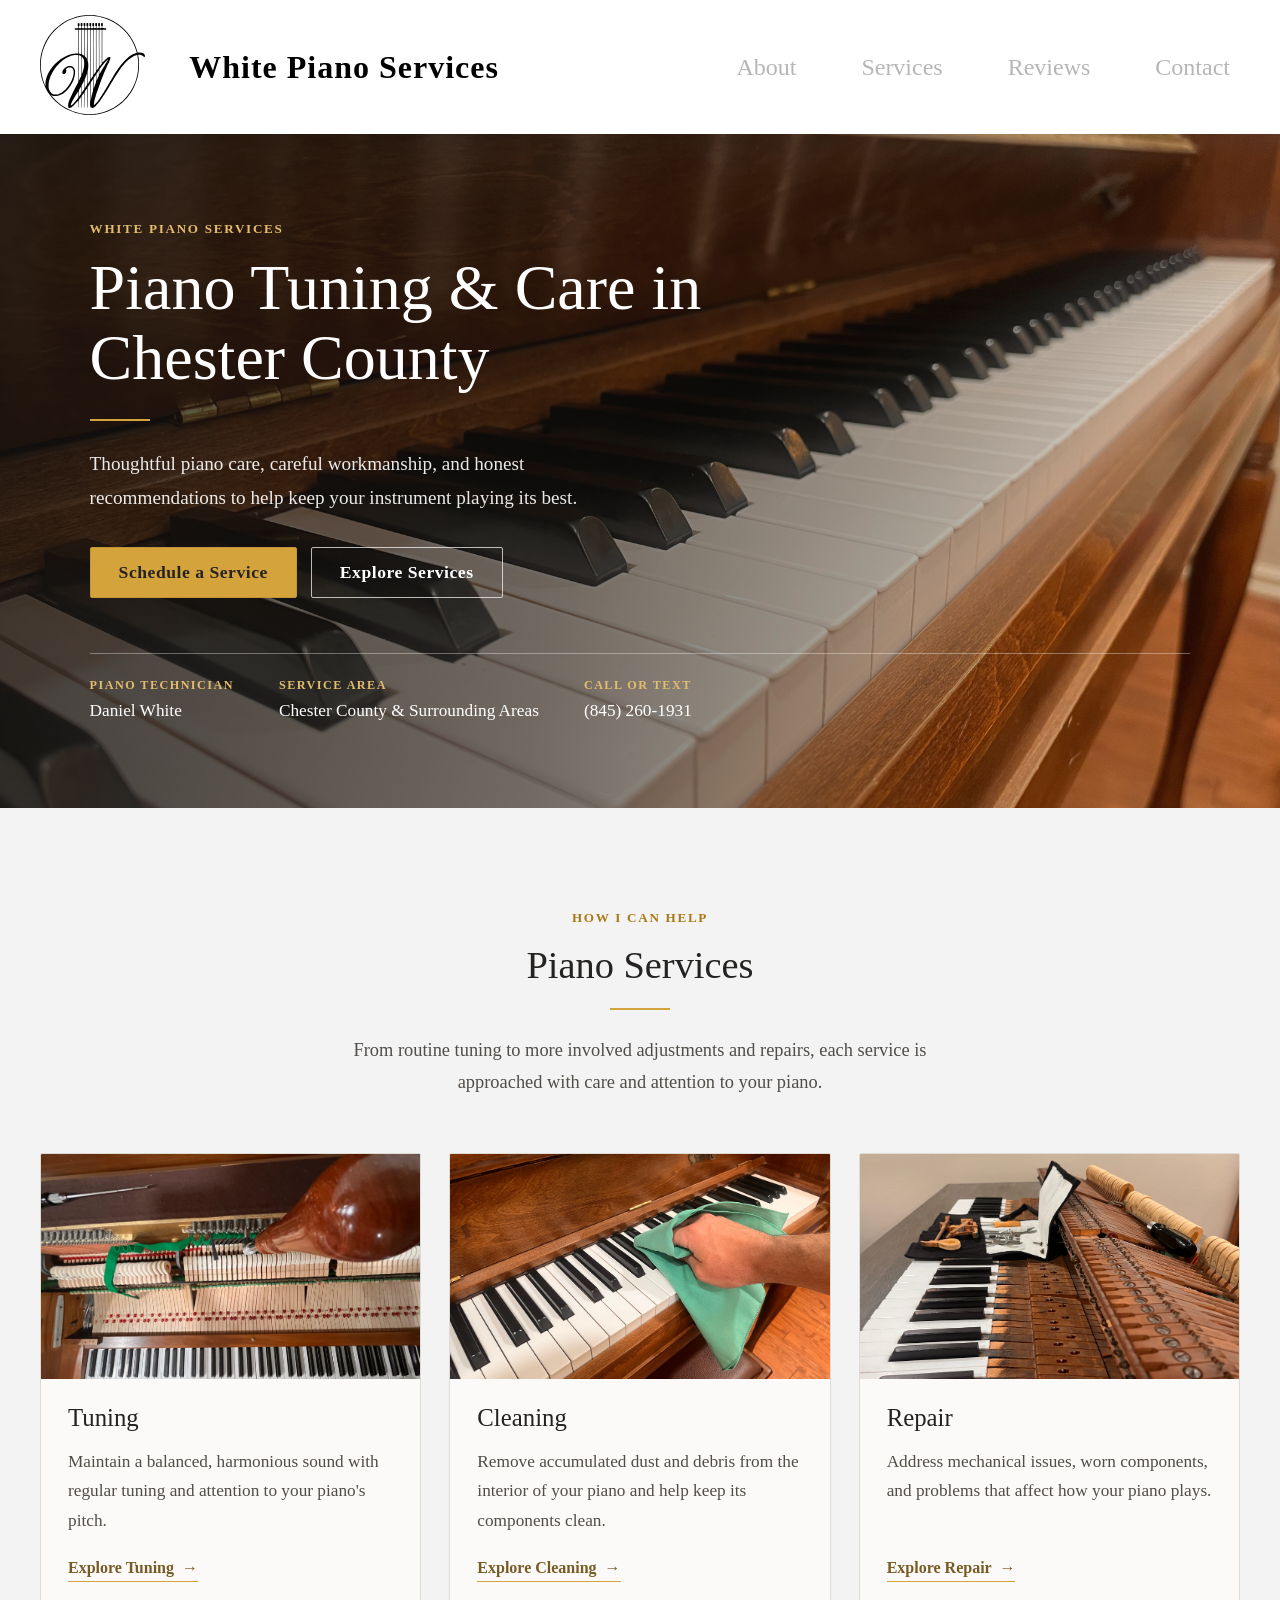
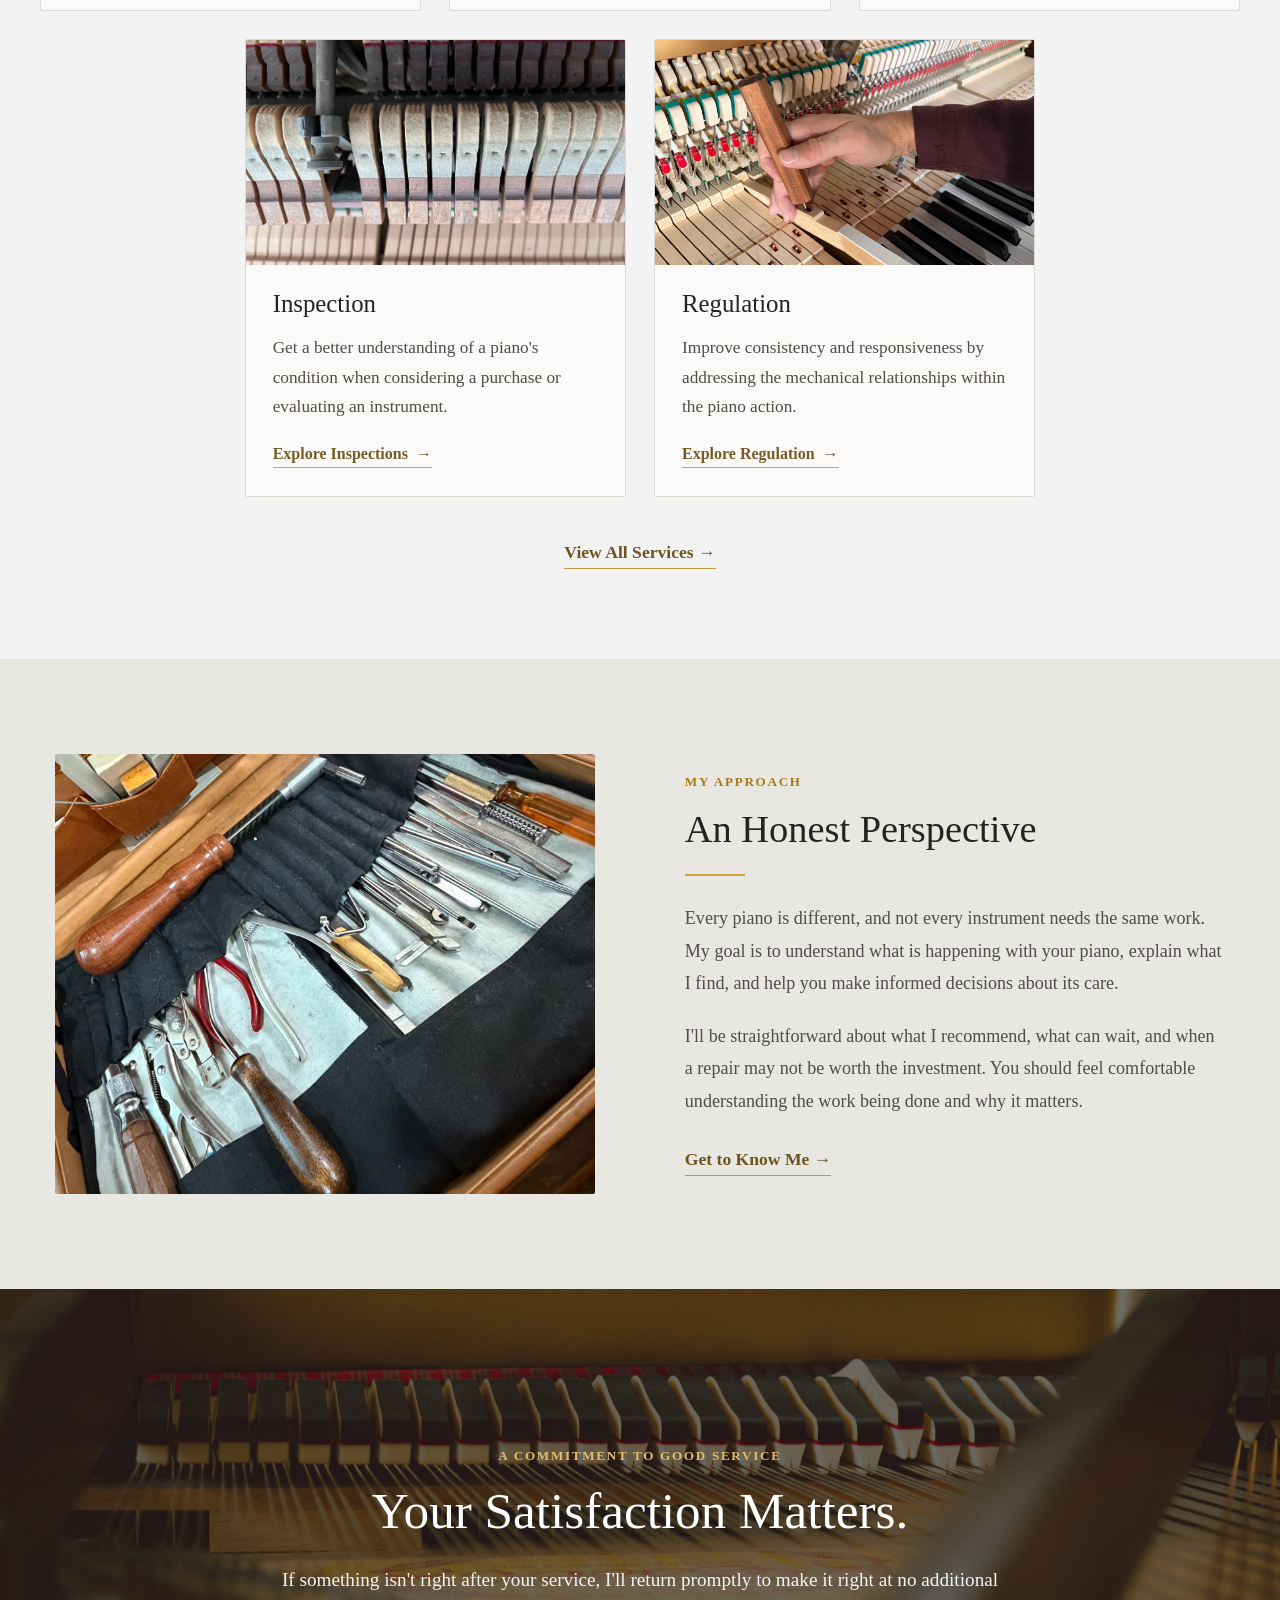
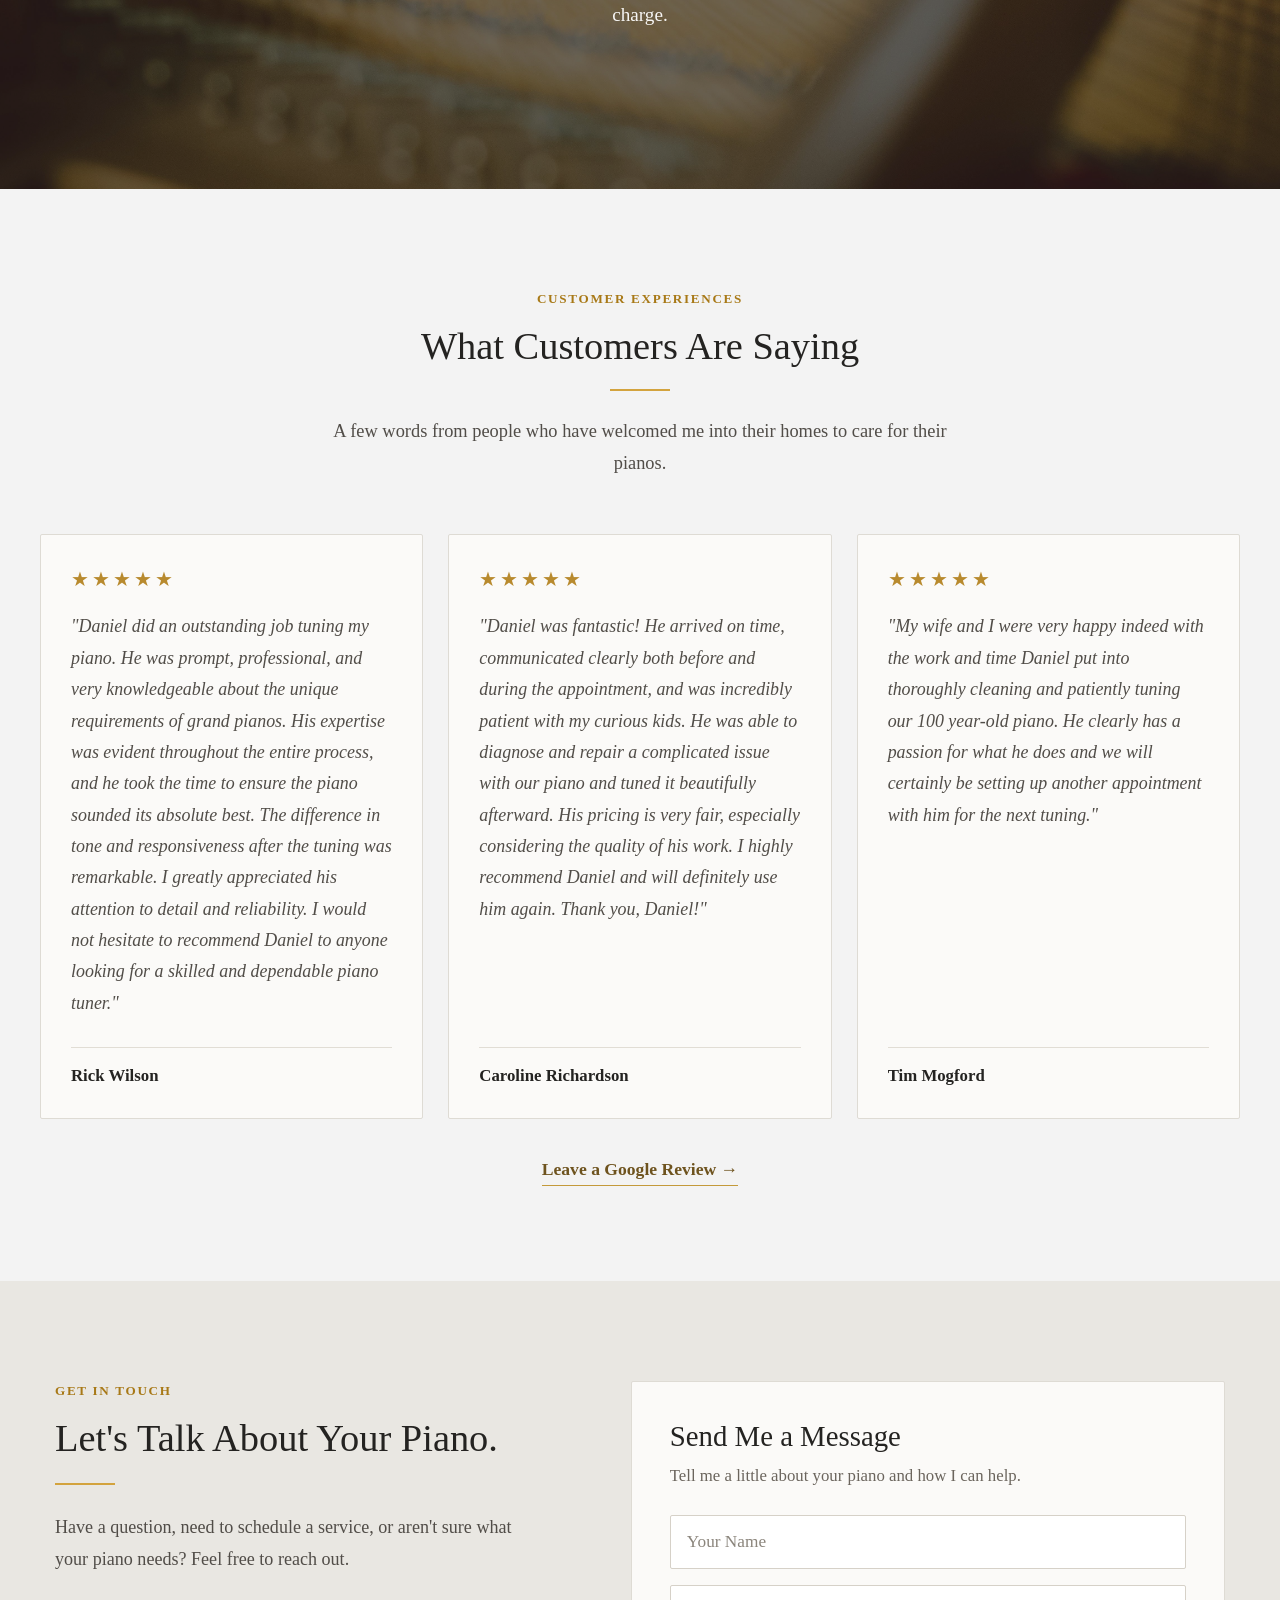
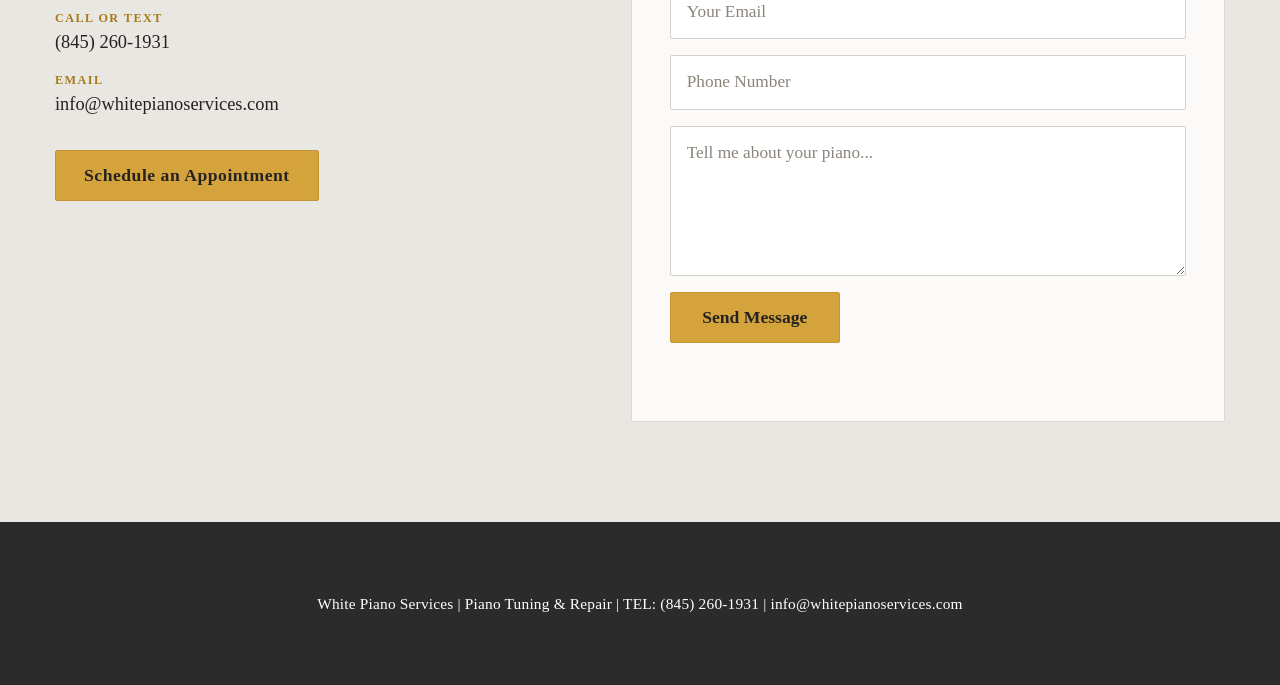
==== index.html @ d2780885 "Update index.html" ====
<!DOCTYPE html>
<html lang="en">
<head>
    <meta charset="UTF-8">
    <meta name="viewport" content="width=device-width, initial-scale=1.0">

    <title>White Piano Services | Piano Tuning & Repair in Chester County, PA</title>

    <link rel="stylesheet" href="/style2.css">
    <link rel="stylesheet" href="/home.css">

    <link rel="icon" href="/whitelofo.png">
    <link rel="icon" type="image/png" sizes="32x32" href="/whitelofo.png">
    <link rel="apple-touch-icon" href="/whitelofo.png">
</head>

<body>

    <!-- HEADER — LEFT UNCHANGED -->
    <header>
        <div class="navbar">

            <div class="nav-left">
                <a href="/home/">
                    <img src="/whitelogosvg.svg" alt="White Services Logo">
                </a>
            </div>

            <div class="nav-center">
                <a href="/home/">
                    <h1>White Piano Services</h1>
                </a>
            </div>

            <div class="nav-right">
                <nav>
                    <ul id="navbarlist">
                        <li><a href="/about/">About</a></li>
                        <li><a href="/services/">Services</a></li>
                        <li><a href="/home/#reviews">Reviews</a></li>
                        <li><a href="/contact/">Contact</a></li>
                    </ul>
                </nav>
            </div>

        </div>
    </header>


    <main>

        <!-- HERO -->
        <section class="home-hero">

            <div class="home-hero-image">
                <img src="/main1.jpeg" alt="Grand piano">
            </div>

            <div class="home-hero-overlay">
                <span class="home-eyebrow">WHITE PIANO SERVICES</span>

                <h1>Piano Tuning & Care in Chester County</h1>

                <div class="home-heading-accent"></div>

                <p>
                    Thoughtful piano care, careful workmanship, and honest
                    recommendations to help keep your instrument playing its best.
                </p>

                <div class="home-hero-buttons">
                    <a class="home-button home-button-primary"
                       href="https://calendly.com/whitepianoservices/service">
                        Schedule a Service
                    </a>

                    <a class="home-button home-button-secondary" href="/services/">
                        Explore Services
                    </a>
                </div>

                <div class="home-hero-details">
                    <div>
                        <span class="detail-label">Piano Technician</span>
                        <span class="detail-value">Daniel White</span>
                    </div>

                    <div>
                        <span class="detail-label">Service Area</span>
                        <span class="detail-value">Chester County & Surrounding Areas</span>
                    </div>

                    <div>
                        <span class="detail-label">Call or Text</span>
                        <a class="detail-value" href="tel:+18452601931">
                            (845) 260-1931
                        </a>
                    </div>
                </div>
            </div>

        </section>


        <!-- SERVICES -->
        <section id="services" class="home-services">

            <div class="home-section-heading">
                <span class="home-eyebrow">HOW I CAN HELP</span>
                <h2>Piano Services</h2>
                <div class="home-heading-accent"></div>

                <p>
                    From routine tuning to more involved adjustments and repairs,
                    each service is approached with care and attention to your piano.
                </p>
            </div>

            <div class="home-services-grid">

                <a href="/tuning/index.html" class="home-service-card">
                    <div class="home-service-image">
                        <img src="/tuning2.jpeg" alt="Piano tuning">
                    </div>

                    <div class="home-service-content">
                        <h3>Tuning</h3>
                        <p>
                            Maintain a balanced, harmonious sound with regular
                            tuning and attention to your piano's pitch.
                        </p>
                        <span class="home-card-link">Explore Tuning <span>→</span></span>
                    </div>
                </a>


                <a href="/cleaning/index.html" class="home-service-card">
                    <div class="home-service-image">
                        <img src="/clean.jpeg" alt="Piano cleaning">
                    </div>

                    <div class="home-service-content">
                        <h3>Cleaning</h3>
                        <p>
                            Remove accumulated dust and debris from the interior
                            of your piano and help keep its components clean.
                        </p>
                        <span class="home-card-link">Explore Cleaning <span>→</span></span>
                    </div>
                </a>


                <a href="/repair/index.html" class="home-service-card">
                    <div class="home-service-image">
                        <img src="/repair2.jpeg" alt="Piano repair">
                    </div>

                    <div class="home-service-content">
                        <h3>Repair</h3>
                        <p>
                            Address mechanical issues, worn components, and
                            problems that affect how your piano plays.
                        </p>
                        <span class="home-card-link">Explore Repair <span>→</span></span>
                    </div>
                </a>


                <a href="/inspection/index.html" class="home-service-card">
                    <div class="home-service-image">
                        <img src="IMG_2886.jpeg" alt="Piano inspection">
                    </div>

                    <div class="home-service-content">
                        <h3>Inspection</h3>
                        <p>
                            Get a better understanding of a piano's condition
                            when considering a purchase or evaluating an instrument.
                        </p>
                        <span class="home-card-link">Explore Inspections <span>→</span></span>
                    </div>
                </a>


                <a href="/regulation/index.html" class="home-service-card">
                    <div class="home-service-image">
                        <img src="/IMG_6086.jpeg" alt="Piano regulation">
                    </div>

                    <div class="home-service-content">
                        <h3>Regulation</h3>
                        <p>
                            Improve consistency and responsiveness by addressing
                            the mechanical relationships within the piano action.
                        </p>
                        <span class="home-card-link">Explore Regulation <span>→</span></span>
                    </div>
                </a>

            </div>

            <div class="home-services-footer">
                <a href="/services/" class="home-text-link">
                    View All Services →
                </a>
            </div>

        </section>


        <!-- PERSONAL APPROACH -->
        <section class="home-approach">

            <div class="home-approach-image">
                <img src="/IMG_6042 (1).jpeg" alt="A well-used childhood piano">
            </div>

            <div class="home-approach-content">
                <span class="home-eyebrow">MY APPROACH</span>

                <h2>An Honest Perspective</h2>

                <div class="home-heading-accent"></div>

                <p>
                    Every piano is different, and not every instrument needs
                    the same work. My goal is to understand what is happening
                    with your piano, explain what I find, and help you make
                    informed decisions about its care.
                </p>

                <p>
                    I'll be straightforward about what I recommend, what can
                    wait, and when a repair may not be worth the investment.
                    You should feel comfortable understanding the work being
                    done and why it matters.
                </p>

                <a href="/about/" class="home-text-link">
                    Get to Know Me →
                </a>
            </div>

        </section>


        <!-- GUARANTEE / IMAGE BANNER -->
        <section class="home-guarantee">

            <div class="home-guarantee-overlay"></div>

            <div class="home-guarantee-content">
                <span class="home-eyebrow">A COMMITMENT TO GOOD SERVICE</span>

                <h2>Your Satisfaction Matters.</h2>

                <p>
                    If something isn't right after your service, I'll return
                    promptly to make it right at no additional charge.
                </p>
            </div>

        </section>


        <!-- GOOGLE REVIEWS -->
        <section class="home-reviews" id="reviews">

            <div class="home-section-heading">
                <span class="home-eyebrow">CUSTOMER EXPERIENCES</span>
                <h2>What Customers Are Saying</h2>
                <div class="home-heading-accent"></div>

                <p>
                    A few words from people who have welcomed me into their
                    homes to care for their pianos.
                </p>
            </div>

            <!--
                SAMPLE CONTENT ONLY:
                Replace these placeholder names and reviews with genuine
                customer reviews before publishing this section.
            -->

            <div class="home-reviews-grid">

                <article class="home-review-card">
                    <div class="home-review-stars" aria-label="5 out of 5 stars">
                        ★★★★★
                    </div>

                    <p class="home-review-text">
                        "Daniel did an outstanding job tuning my piano. He was prompt, professional, and very knowledgeable about the unique requirements of grand pianos. His expertise was evident throughout the entire process, and he took the time to ensure the piano sounded its absolute best. The difference in tone and responsiveness after the tuning was remarkable. I greatly appreciated his attention to detail and reliability. I would not hesitate to recommend Daniel to anyone looking for a skilled and dependable piano tuner."
                    </p>

                    <div class="home-review-author">
                        <span class="review-author-name">Rick Wilson</span>
                        
                    </div>
                </article>


                <article class="home-review-card">
                    <div class="home-review-stars" aria-label="5 out of 5 stars">
                        ★★★★★
                    </div>

                    <p class="home-review-text">
                        "Daniel was fantastic! He arrived on time, communicated clearly both before and during the appointment, and was incredibly patient with my curious kids.

He was able to diagnose and repair a complicated issue with our piano and tuned it beautifully afterward. His pricing is very fair, especially considering the quality of his work. I highly recommend Daniel and will definitely use him again. Thank you, Daniel!"
                    </p>

                    <div class="home-review-author">
                        <span class="review-author-name">Caroline Richardson</span>
                    </div>
                </article>


                <article class="home-review-card">
                    <div class="home-review-stars" aria-label="5 out of 5 stars">
                        ★★★★★
                    </div>

                    <p class="home-review-text">
                        "My wife and I were very happy indeed with the work and time Daniel put into thoroughly cleaning and patiently tuning our 100 year-old piano. He clearly has a passion for what he does and we will certainly be setting up another appointment with him for the next tuning."
                    </p>

                    <div class="home-review-author">
                        <span class="review-author-name">Tim Mogford</span>
                    </div>
                </article>

            </div>

            <div class="home-reviews-footer">
                <a href="https://g.page/r/CZyfTSpCSzsxEBM/review"
                   target="_blank"
                   rel="noopener noreferrer"
                   class="home-text-link">
                    Leave a Google Review →
                </a>
            </div>

        </section>


        <!-- CONTACT / SCHEDULING -->
        <section class="home-contact">

            <div class="home-contact-intro">
                <span class="home-eyebrow">GET IN TOUCH</span>

                <h2>Let's Talk About Your Piano.</h2>

                <div class="home-heading-accent"></div>

                <p>
                    Have a question, need to schedule a service, or aren't
                    sure what your piano needs? Feel free to reach out.
                </p>

                <div class="home-contact-methods">

                    <div class="home-contact-method">
                        <span class="detail-label">Call or Text</span>
                        <a href="tel:+18452601931">(845) 260-1931</a>
                    </div>

                    <div class="home-contact-method">
                        <span class="detail-label">Email</span>
                        <a href="mailto:info@whitepianoservices.com">
                            info@whitepianoservices.com
                        </a>
                    </div>

                </div>

                <a href="https://calendly.com/whitepianoservices/service"
                   class="home-button home-button-primary">
                    Schedule an Appointment
                </a>
            </div>


            <div class="home-contact-form">

                <h3>Send Me a Message</h3>

                <p class="home-form-intro">
                    Tell me a little about your piano and how I can help.
                </p>

                <form id="contact-form"
                      action="https://formspree.io/f/mnjwvvle"
                      method="POST">

                    <input type="text"
                           name="name"
                           placeholder="Your Name"
                           required>

                    <input type="email"
                           name="email"
                           placeholder="Your Email"
                           required>

                    <input type="tel"
                           name="phone"
                           placeholder="Phone Number">

                    <textarea name="message"
                              placeholder="Tell me about your piano..."
                              rows="5"
                              required></textarea>

                    <button type="submit">Send Message</button>

                </form>

                <p id="form-status" role="status" aria-live="polite"></p>

            </div>

        </section>

    </main>


    <!-- FOOTER — LEFT UNCHANGED -->
    <footer>
        <p>White Piano Services | Piano Tuning & Repair | TEL: <a href="tel:+18452601931">(845) 260-1931</a> | <a href="mailto:whitepianoservices@gmail.com">info@whitepianoservices.com
                    </a></p>
    </footer>


    <!-- CONTACT FORM SUBMISSION -->
    <script>
    document.addEventListener("DOMContentLoaded", () => {

        const form = document.getElementById("contact-form");
        const status = document.getElementById("form-status");

        if (!form || !status) return;

        form.addEventListener("submit", async (e) => {
            e.preventDefault();

            const data = new FormData(form);

            try {
                const response = await fetch(form.action, {
                    method: "POST",
                    body: data,
                    headers: {
                        "Accept": "application/json"
                    }
                });

                if (response.ok) {
                    status.textContent =
                        "Thank you! Your message has been sent successfully.";
                    status.className = "form-success";
                    form.reset();
                } else {
                    status.textContent =
                        "Something went wrong. Please try again.";
                    status.className = "form-error";
                }

            } catch (error) {
                status.textContent =
                    "Network error. Please try again.";
                status.className = "form-error";
            }
        });

    });
    </script>

</body>
</html>
---- style2.css ----
html, body {
    font-family: Garamond, serif;
    margin: 0;
    padding: 0;
    background-color: white;

    
    width: 100%;
    overflow-x: hidden;
}

.about-link h1 {
    font-size: 1.5em;
}


.widget {
    background-color: #1a1919;
    margin: 0;
    min-height: 600px;
    width: 100%;
}

body {
    min-height: 100vh;
    display: flex;
    flex-direction: column;
}

main {
    flex: 1;
}


a[href^="tel"] {
    color: inherit;
    text-decoration: none;
}

a[href^="mailto"] {
    color: inherit;
    text-decoration: none;
}
/* ===== Header / Navbar ===== */
header {
    background-color: rgba(255, 255, 255, 0.983);
    padding: 15px 0px;
    position: relative;
    box-shadow: 0 4px 25px rgba(0, 0, 0, 0.12);
    width: 100%;
    z-index: 1000;
}

.navbar {
    display: flex;
    align-items: center;
    justify-content: space-between;
    position: relative;
    flex-wrap: wrap;
}

/* =========================================
   LEFT
========================================= */
.nav-left img {
    height: 100px;
    width: auto;
    cursor: pointer;
    margin-left: 20px;
    max-width: 100%;
    padding-left: 20px;
}


/* =========================================
   CENTER
========================================= */
.nav-center {
    position: absolute;
    left: 14%;
    cursor: pointer;
    padding-left: 10px;
}




.nav-center a,
.nav-center a:visited,
.nav-center a:active {
    text-decoration: none;
    color: black;
}

.nav-center h1 {
    margin: 0;
    font-size: 2em;
    letter-spacing: 1px;
    transition: color 0.3s ease-in-out;
    white-space: nowrap;
}

.nav-center h1:hover {
    color: #ffba26de;
}


/* =========================================
   RIGHT
========================================= */
nav ul {
    list-style: none;
    display: flex;
    gap: 25px;
    margin: 0;
    padding: 0;
    padding-right: 30px;
}

nav ul li a {
    text-decoration: none;
    color: rgba(0, 0, 0, 0.288);
    font-size: 1.5em;
    padding: 8px 20px;
    transition: color 0.3s ease-in-out;
    white-space: nowrap;
}

nav ul li a:hover {
    color: rgb(0, 0, 0);
}

nav ul li a.active {
    color: rgb(0, 0, 0);
}


/* =========================================
   TABLET
========================================= */
@media (max-width: 1024px) {
    header {
        padding-top: 10px;
        padding-left: 0px;
        padding-bottom: 10px;
        align-items: center;
    }

    .nav-left img {
        height: 80px;
        margin-left: 10px;
    }

    .nav-center {
        left: 16%;
    }

    .nav-center h1 {
        font-size: 1.6em;
    }

    nav ul {
        gap: 15px;
    }

    nav ul li a {
        font-size: 1.2em;
        padding: 8px 12px;
    }
}


/* =========================================
   MOBILE
========================================= */
@media (max-width: 768px) {

    header {
        padding: 15px 0;
    }

    .navbar {
        display: flex;
        flex-direction: column;
        align-items: center;   /* key: all children centered as a group */
        justify-content: center;
        gap: 12px;
        width: 100%;
    }

    /* LOGO */
    .nav-left {
        width: 100%;
        display: flex;
        justify-content: center;
    }

    .nav-left img {
        height: 70px;
        margin: 0;
        padding: 0;
    }

    /* TITLE */
    .nav-center {
        position: static;
        width: 100%;
        display: flex;
        justify-content: center;
    }

    .nav-center h1 {
        font-size: 1.5em;
        margin: 0;
        text-align: center;
    }

    /* LINKS */
    .nav-right {
        width: 100%;
        display: flex;
        justify-content: center;
    }

    nav ul {
        display: flex;
        justify-content: center;
        align-items: center;   /* key: removes vertical weirdness */
        gap: 18px;
        margin: 0;
        padding: 0;
        width: auto;           /* key: prevents stretching imbalance */
    }

    nav ul li a {
        font-size: 1.1em;
        padding: 6px 10px;
        text-align: center;
    }

    footer p,
    footer a,
    footer span {
        font-size: 1rem;
    }

}


/* =========================================
   SMALL MOBILE
========================================= */

@media (max-width: 480px) {

    header {
        padding: 15px 0;
    }

    .navbar {
        display: flex;
        flex-direction: column;
        align-items: center;   /* key: all children centered as a group */
        justify-content: center;
        gap: 12px;
        width: 100%;
    }

    /* LOGO */
    .nav-left {
        width: 100%;
        display: flex;
        justify-content: center;
    }

    .nav-left img {
        height: 70px;
        margin: 0;
        padding: 0;
    }

    /* TITLE */
    .nav-center {
        position: static;
        width: 100%;
        display: flex;
        justify-content: center;
    }

    .nav-center h1 {
        font-size: 1.5em;
        margin: 0;
        text-align: center;
    }

    /* LINKS */
    .nav-right {
        width: 100%;
        display: flex;
        justify-content: center;
    }

    nav ul {
        display: flex;
        justify-content: center;
        align-items: center;   /* key: removes vertical weirdness */
        gap: 18px;
        margin: 0;
        padding: 0;
        width: auto;           /* key: prevents stretching imbalance */
    }

    nav ul li a {
        font-size: 1.1em;
        padding: 6px 10px;
        text-align: center;
    }
}

/* ===== Hero Section ===== */
.hero {
    background-color: #dddddde8;
    text-align: center;
    width: 100%;
    position: relative;
    box-shadow: 0 8px 30px rgba(0, 0, 0, 0.199);
}

.hero-image {
    width: 100%;
    height: 700px;
    overflow: hidden;
    position: relative;
}

.hero-image img {
    width: 100%;
    height: 100%;
    object-fit: cover;
}

.hero-caption {
    font-family: helvetica;
    font-size: 2.4em;
    font-weight: bold;
    color: white;
    position: absolute;
    -webkit-text-stroke: 1px rgb(0, 0, 0);
    bottom: 15%;
    left: 50%;
    transform: translateX(-50%);
    width: 40%;
}

.hero-caption p {
    font-family: georgia;
    font-size: 1em;
}





/* ===== Modern CTA Button ===== */

.cta-button {
    display: inline;
    padding: 14px 32px;
    background-color: rgba(0, 0, 0, 0.798);
    color: white;
    text-decoration: none;
    text-transform: uppercase;
    letter-spacing: 1px;
    font-size: 1.4rem;
    border: 2px solid black;
    transition: all 0.3s ease;
    cursor: pointer;

    position: absolute;
    bottom: 28%;
    left: 50%;
    transform: translateX(-50%);
}

/* Hover Effect */
.cta-button:hover {
    background-color: #ffba26;
    color: black;
    border-color: #ffba26;
}



/* ===== Footer ===== */




/* ===== Footer ===== */
footer {
    background-color: rgba(0, 0, 0, 0.832);
    color: white;

    padding:
        clamp(35px, 4vw, 80px)
        clamp(25px, 8vw, 140px);

    display: flex;
    justify-content: center;
    align-items: center;

    text-align: center;
}

footer p,
footer a,
footer span {
     font-size: clamp(0.95rem, 1.2vw, 1.45rem);
    line-height: 1.9;
    letter-spacing: 0.2px;
}
---- home.css ----
/* ========================================
   HOME PAGE — BASE
======================================== */

html {
    scroll-behavior: smooth;
}

body {
    min-height: 100vh;
    display: flex;
    flex-direction: column;
    overflow-x: hidden;
}

main {
    flex: 1;
    background-color: #f0f0f08c;
    color: #514d48;
}

main * {
    box-sizing: border-box;
}

.home-eyebrow {
    display: block;
    margin-bottom: 14px;
    color: #a87917;
    font-size: 0.82rem;
    font-weight: 600;
    letter-spacing: 0.13em;
    line-height: 1.5;
    text-transform: uppercase;
}

.home-heading-accent {
    width: 60px;
    height: 2px;
    margin: 22px 0 26px;
    background-color: #d3a33d;
}

.home-button {
    display: inline-block;
    padding: 14px 28px;
    border: 1px solid #c39534;
    border-radius: 2px;
    font-family: Garamond, serif;
    font-size: 1.1rem;
    font-weight: 600;
    letter-spacing: 0.03em;
    text-align: center;
    text-decoration: none;
    transition: background-color 0.2s ease, color 0.2s ease,
                transform 0.2s ease;
}

.home-button:hover {
    transform: translateY(-2px);
}

.home-button-primary {
    background-color: #d5a33c;
    color: #242321;
}

.home-button-primary:hover {
    background-color: #e2b653;
    color: #242321;
}

.home-button-secondary {
    border-color: rgba(255, 255, 255, 0.7);
    background-color: transparent;
    color: white;
}

.home-button-secondary:hover {
    background-color: rgba(255, 255, 255, 0.14);
    color: white;
}

.home-text-link {
    display: inline-block;
    padding-bottom: 5px;
    border-bottom: 1px solid #c49a3a;
    color: #6e531e;
    font-size: 1.1rem;
    font-weight: 600;
    text-decoration: none;
    transition: color 0.2s ease, border-color 0.2s ease;
}

.home-text-link:hover {
    color: #a87917;
    border-color: #a87917;
}


/* ========================================
   HERO
======================================== */

.home-hero {
    position: relative;
    display: flex;
    align-items: center;
    min-height: 620px;
    width: 100%;
    overflow: hidden;
    background-color: #33302b;
}

.home-hero-image {
    position: absolute;
    inset: 0;
}

.home-hero-image::after {
    content: "";
    position: absolute;
    inset: 0;
    background: linear-gradient(
        90deg,
        rgba(20, 19, 17, 0.78) 0%,
        rgba(20, 19, 17, 0.58) 42%,
        rgba(20, 19, 17, 0.12) 100%
    );
}

.home-hero-image img {
    display: block;
    width: 100%;
    height: 100%;
    min-height: 620px;
    object-fit: cover;
    object-position: center;
}

.home-hero-overlay {
    position: relative;
    z-index: 1;
    width: 100%;
    max-width: 1350px;
    margin: 0 auto;
    padding: 85px 7%;
    color: white;
}

.home-hero-overlay .home-eyebrow {
    color: #e4bd6c;
}

.home-hero-overlay h1 {
    max-width: 680px;
    margin: 0;
    color: white;
    font-size: clamp(2.7rem, 5vw, 4.5rem);
    font-weight: 500;
    line-height: 1.1;
}

.home-hero-overlay .home-heading-accent {
    margin: 26px 0;
}

.home-hero-overlay > p {
    max-width: 570px;
    margin: 0;
    color: rgba(255, 255, 255, 0.91);
    font-size: clamp(1.15rem, 1.5vw, 1.35rem);
    line-height: 1.75;
}

.home-hero-buttons {
    display: flex;
    flex-wrap: wrap;
    gap: 14px;
    margin-top: 32px;
}

.home-hero-details {
    display: flex;
    flex-wrap: wrap;
    gap: 30px 45px;
    margin-top: 55px;
    padding-top: 24px;
    border-top: 1px solid rgba(255, 255, 255, 0.35);
}

.home-hero-details > div {
    display: flex;
    flex-direction: column;
    gap: 6px;
}

.detail-label {
    color: #a87917;
    font-size: 0.76rem;
    font-weight: 600;
    letter-spacing: 0.12em;
    text-transform: uppercase;
}

.home-hero-details .detail-label {
    color: #e4bd6c;
}

.detail-value {
    color: #242321;
    font-size: 1.08rem;
    line-height: 1.4;
    text-decoration: none;
}

.home-hero-details .detail-value {
    color: white;
}


/* ========================================
   SECTION HEADINGS
======================================== */

.home-section-heading {
    max-width: 760px;
    margin: 0 auto 55px;
    text-align: center;
}

.home-section-heading .home-heading-accent {
    margin: 20px auto 24px;
}

.home-section-heading h2 {
    margin: 0;
    color: #242321;
    font-size: clamp(2rem, 3vw, 2.8rem);
    font-weight: 500;
    line-height: 1.2;
}

.home-section-heading p {
    max-width: 650px;
    margin: 0 auto;
    color: #514d48;
    font-size: 1.15rem;
    line-height: 1.75;
}


/* ========================================
   SERVICES
======================================== */

.home-services {
    width: 100%;
    padding: 100px 30px 90px;
    background-color: #f0f0f08c;
}

.home-services-grid {
    display: grid;
    grid-template-columns: repeat(6, minmax(0, 1fr));
    gap: 28px;
    width: 100%;
    max-width: 1200px;
    margin: 0 auto;
}

.home-service-card {
    grid-column: span 2;
    display: flex;
    flex-direction: column;
    min-width: 0;
    overflow: hidden;
    border: 1px solid #dedbd4;
    border-radius: 2px;
    background-color: #fbfaf8;
    color: inherit;
    text-decoration: none;
    transition: transform 0.25s ease, border-color 0.25s ease,
                box-shadow 0.25s ease;
}

.home-service-card:nth-child(4) {
    grid-column: 2 / span 2;
}

.home-service-card:nth-child(5) {
    grid-column: 4 / span 2;
}

.home-service-card:hover {
    transform: translateY(-5px);
    border-color: #c9a75f;
    box-shadow: 0 12px 28px rgba(45, 38, 25, 0.09);
}

.home-service-image {
    width: 100%;
    height: 225px;
    overflow: hidden;
    background-color: #e5e1d9;
}

.home-service-image img {
    display: block;
    width: 100%;
    height: 100%;
    object-fit: cover;
    transition: transform 0.45s ease;
}

.home-service-card:hover .home-service-image img {
    transform: scale(1.035);
}

.home-service-content {
    display: flex;
    flex: 1;
    flex-direction: column;
    align-items: flex-start;
    padding: 25px 27px 28px;
}

.home-service-content h3 {
    margin: 0 0 15px;
    color: #242321;
    font-size: 1.55rem;
    font-weight: 500;
}

.home-service-content p {
    flex: 1;
    margin: 0 0 24px;
    color: #514d48;
    font-size: 1.08rem;
    line-height: 1.7;
}

.home-card-link {
    display: inline-block;
    padding-bottom: 4px;
    border-bottom: 1px solid #d3a33d;
    color: #785b24;
    font-size: 1rem;
    font-weight: 600;
}

.home-card-link span {
    padding-left: 4px;
}

.home-services-footer {
    margin-top: 45px;
    text-align: center;
}


/* ========================================
   PERSONAL APPROACH
======================================== */

.home-approach {
    display: grid;
    grid-template-columns: minmax(0, 1fr) minmax(0, 1fr);
    align-items: center;
    gap: clamp(45px, 7vw, 100px);
    width: 100%;
    padding: 95px max(30px, calc((100% - 1170px) / 2));
    background-color: #e9e7e2;
}

.home-approach-image {
    width: 100%;
    min-width: 0;
}

.home-approach-image img {
    display: block;
    width: 100%;
    height: 440px;
    object-fit: cover;
    object-position: center;
    border-radius: 2px;
}

.home-approach-content {
    max-width: 570px;
}

.home-approach-content h2 {
    margin: 0;
    color: #242321;
    font-size: clamp(2rem, 3vw, 2.7rem);
    font-weight: 500;
    line-height: 1.2;
}

.home-approach-content p {
    margin: 0 0 20px;
    color: #514d48;
    font-size: 1.13rem;
    line-height: 1.8;
}

.home-approach-content .home-text-link {
    margin-top: 12px;
}


/* ========================================
   GUARANTEE BANNER
======================================== */

.home-guarantee {
    position: relative;
    display: flex;
    align-items: center;
    justify-content: center;
    min-height: 500px;
    padding: 75px 30px;
    overflow: hidden;
    background-image: url("/stringsof.jpg");
    background-size: cover;
    background-position: center 35%;
    text-align: center;
}

.home-guarantee-overlay {
    position: absolute;
    inset: 0;
    background-color: rgba(24, 22, 19, 0.62);
}

.home-guarantee-content {
    position: relative;
    z-index: 1;
    max-width: 760px;
}

.home-guarantee-content .home-eyebrow {
    color: #e4bd6c;
}

.home-guarantee-content h2 {
    margin: 0 0 22px;
    color: white;
    font-size: clamp(2.1rem, 4vw, 3.3rem);
    font-weight: 500;
    line-height: 1.2;
}

.home-guarantee-content p {
    margin: 0;
    color: rgba(255, 255, 255, 0.94);
    font-size: clamp(1.1rem, 1.5vw, 1.3rem);
    line-height: 1.8;
}


/* ========================================
   CUSTOMER REVIEWS
======================================== */

.home-reviews {
    width: 100%;
    padding: 100px 30px 95px;
    background-color: #f0f0f08c;
    scroll-margin-top: 30px;
}

.home-reviews-grid {
    display: grid;
    grid-template-columns: repeat(3, minmax(0, 1fr));
    gap: 25px;
    width: 100%;
    max-width: 1200px;
    margin: 0 auto;
}

.home-review-card {
    display: flex;
    flex-direction: column;
    min-height: 270px;
    padding: 32px 30px;
    border: 1px solid #dedbd4;
    border-radius: 2px;
    background-color: #fbfaf8;
}

.home-review-stars {
    margin-bottom: 20px;
    color: #b88a2e;
    font-family: Arial, sans-serif;
    font-size: 1.25rem;
    letter-spacing: 3px;
}

.home-review-text {
    flex: 1;
    margin: 0 0 28px;
    color: #514d48;
    font-size: 1.12rem;
    font-style: italic;
    line-height: 1.75;
}

.home-review-author {
    display: flex;
    flex-direction: column;
    gap: 6px;
    padding-top: 18px;
    border-top: 1px solid #e1ddd5;
}

.review-author-name {
    color: #242321;
    font-size: 1.05rem;
    font-weight: 600;
}

.review-author-label {
    color: #8a8174;
    font-size: 0.82rem;
    line-height: 1.4;
}

.home-reviews-footer {
    margin-top: 40px;
    text-align: center;
}


/* ========================================
   CONTACT SECTION
======================================== */

.home-contact {
    display: grid;
    grid-template-columns: minmax(0, 0.9fr) minmax(0, 1.1fr);
    align-items: start;
    gap: clamp(45px, 7vw, 100px);
    width: 100%;
    padding: 100px max(30px, calc((100% - 1170px) / 2));
    background-color: #e9e7e2;
}

.home-contact-intro {
    max-width: 500px;
}

.home-contact-intro h2 {
    margin: 0;
    color: #242321;
    font-size: clamp(2rem, 3vw, 2.7rem);
    font-weight: 500;
    line-height: 1.2;
}

.home-contact-intro > p {
    margin: 0 0 28px;
    color: #514d48;
    font-size: 1.13rem;
    line-height: 1.8;
}

.home-contact-methods {
    display: flex;
    flex-direction: column;
    gap: 20px;
    margin: 35px 0;
}

.home-contact-method {
    display: flex;
    flex-direction: column;
    gap: 6px;
}

.home-contact-method a {
    color: #242321;
    font-size: 1.15rem;
    text-decoration: none;
    overflow-wrap: anywhere;
}

.home-contact-method a:hover {
    color: #a87917;
}

.home-contact-form {
    width: 100%;
    padding: 38px;
    border: 1px solid #dedbd4;
    border-radius: 2px;
    background-color: #fbfaf8;
}

.home-contact-form h3 {
    margin: 0 0 10px;
    color: #242321;
    font-size: 1.8rem;
    font-weight: 500;
}

.home-form-intro {
    margin: 0 0 25px;
    color: #6b655d;
    font-size: 1.05rem;
    line-height: 1.6;
}

.home-contact-form form {
    display: flex;
    flex-direction: column;
    gap: 16px;
    width: 100%;
}

.home-contact-form input,
.home-contact-form textarea {
    display: block;
    width: 100%;
    padding: 14px 16px;
    border: 1px solid #d6d1c8;
    border-radius: 2px;
    background-color: #fff;
    color: #242321;
    font-family: Garamond, serif;
    font-size: 1.08rem;
    line-height: 1.4;
    transition: border-color 0.2s ease, box-shadow 0.2s ease;
}

.home-contact-form textarea {
    min-height: 140px;
    resize: vertical;
}

.home-contact-form input::placeholder,
.home-contact-form textarea::placeholder {
    color: #8b857c;
    opacity: 1;
}

.home-contact-form input:focus,
.home-contact-form textarea:focus {
    border-color: #c49a3a;
    outline: none;
    box-shadow: 0 0 0 3px rgba(196, 154, 58, 0.13);
}

.home-contact-form button {
    align-self: flex-start;
    min-width: 170px;
    padding: 14px 25px;
    border: 1px solid #c39534;
    border-radius: 2px;
    background-color: #d5a33c;
    color: #242321;
    cursor: pointer;
    font-family: Garamond, serif;
    font-size: 1.1rem;
    font-weight: 600;
    transition: background-color 0.2s ease, transform 0.2s ease;
}

.home-contact-form button:hover {
    transform: translateY(-2px);
    background-color: #e2b653;
}

#form-status {
    min-height: 24px;
    margin: 16px 0 0;
    font-size: 1rem;
    line-height: 1.5;
}

#form-status.form-success {
    color: #466b3e;
}

#form-status.form-error {
    color: #a33d32;
}


/* ========================================
   TABLET
======================================== */

@media (max-width: 1000px) {

    .home-hero {
        min-height: 580px;
    }

    .home-hero-image img {
        min-height: 580px;
    }

    .home-hero-overlay {
        padding: 75px 7%;
    }

    .home-services {
        padding: 80px 25px;
    }

    .home-services-grid {
        gap: 20px;
    }

    .home-service-image {
        height: 190px;
    }

    .home-service-content {
        padding: 22px;
    }

    .home-service-content p {
        font-size: 1.02rem;
    }

    .home-approach {
        gap: 40px;
        padding: 75px 6%;
    }

    .home-approach-image img {
        height: 370px;
    }

    .home-reviews {
        padding: 80px 25px;
    }

    .home-reviews-grid {
        gap: 18px;
    }

    .home-review-card {
        padding: 25px 22px;
    }

    .home-contact {
        gap: 40px;
        padding: 80px 6%;
    }

    .home-contact-form {
        padding: 30px;
    }
}


/* ========================================
   MOBILE
======================================== */

@media (max-width: 700px) {

    .home-hero {
        min-height: auto;
        align-items: stretch;
    }

    .home-hero-image {
        position: absolute;
    }

    .home-hero-image img {
        min-height: 100%;
        height: 100%;
        object-position: center;
    }

    .home-hero-image::after {
        background: rgba(20, 19, 17, 0.66);
    }

    .home-hero-overlay {
        padding: 85px 26px 65px;
    }

    .home-hero-overlay h1 {
        font-size: clamp(2.4rem, 9vw, 3.3rem);
    }

    .home-hero-overlay > p {
        font-size: 1.1rem;
    }

    .home-hero-buttons {
        flex-direction: column;
        align-items: stretch;
        max-width: 360px;
    }

    .home-hero-details {
        display: grid;
        grid-template-columns: 1fr;
        gap: 18px;
        margin-top: 38px;
    }

    .home-services {
        padding: 70px 22px;
    }

    .home-section-heading {
        margin-bottom: 38px;
    }

    .home-section-heading h2 {
        font-size: 2rem;
    }

    .home-section-heading p {
        font-size: 1.05rem;
    }

    .home-services-grid {
        display: grid;
        grid-template-columns: 1fr;
        gap: 22px;
        max-width: 500px;
    }

    .home-service-card,
    .home-service-card:nth-child(4),
    .home-service-card:nth-child(5) {
        grid-column: auto;
    }

    .home-service-image {
        height: 230px;
    }

    .home-service-content {
        padding: 24px;
    }

    .home-service-content h3 {
        font-size: 1.45rem;
    }

    .home-service-content p {
        font-size: 1.05rem;
    }

    .home-approach {
        display: flex;
        flex-direction: column;
        align-items: stretch;
        gap: 32px;
        padding: 65px 25px;
    }

    .home-approach-image img {
        height: auto;
        aspect-ratio: 4 / 3;
    }

    .home-approach-content {
        max-width: none;
    }

    .home-approach-content h2 {
        font-size: 2rem;
    }

    .home-approach-content p {
        font-size: 1.05rem;
    }

    .home-guarantee {
        min-height: 330px;
        padding: 65px 25px;
    }

    .home-guarantee-content h2 {
        font-size: 2.2rem;
    }

    .home-guarantee-content p {
        font-size: 1.08rem;
    }

    .home-reviews {
        padding: 70px 22px;
    }

    .home-reviews-grid {
        grid-template-columns: 1fr;
        max-width: 500px;
        gap: 18px;
    }

    .home-review-card {
        min-height: auto;
        padding: 27px;
    }

    .home-review-text {
        font-size: 1.08rem;
    }

    .home-contact {
        display: flex;
        flex-direction: column;
        gap: 45px;
        padding: 70px 25px;
    }

    .home-contact-intro {
        max-width: none;
    }

    .home-contact-intro h2 {
        font-size: 2rem;
    }

    .home-contact-intro > p {
        font-size: 1.05rem;
    }

    .home-contact-form {
        padding: 27px 22px;
    }

    .home-contact-form h3 {
        font-size: 1.6rem;
    }

    .home-contact-form button {
        width: 100%;
    }
}


/* ========================================
   SMALL MOBILE
======================================== */

@media (max-width: 400px) {

    .home-hero-overlay {
        padding: 70px 21px 55px;
    }

    .home-hero-overlay h1 {
        font-size: 2.25rem;
    }

    .home-hero-details .detail-value {
        font-size: 1rem;
    }

    .home-services {
        padding: 60px 17px;
    }

    .home-service-image {
        height: 205px;
    }

    .home-approach {
        padding: 55px 20px;
    }

    .home-reviews {
        padding: 60px 17px;
    }

    .home-contact {
        padding: 60px 20px;
    }

    .home-contact-form {
        padding: 24px 18px;
    }
}
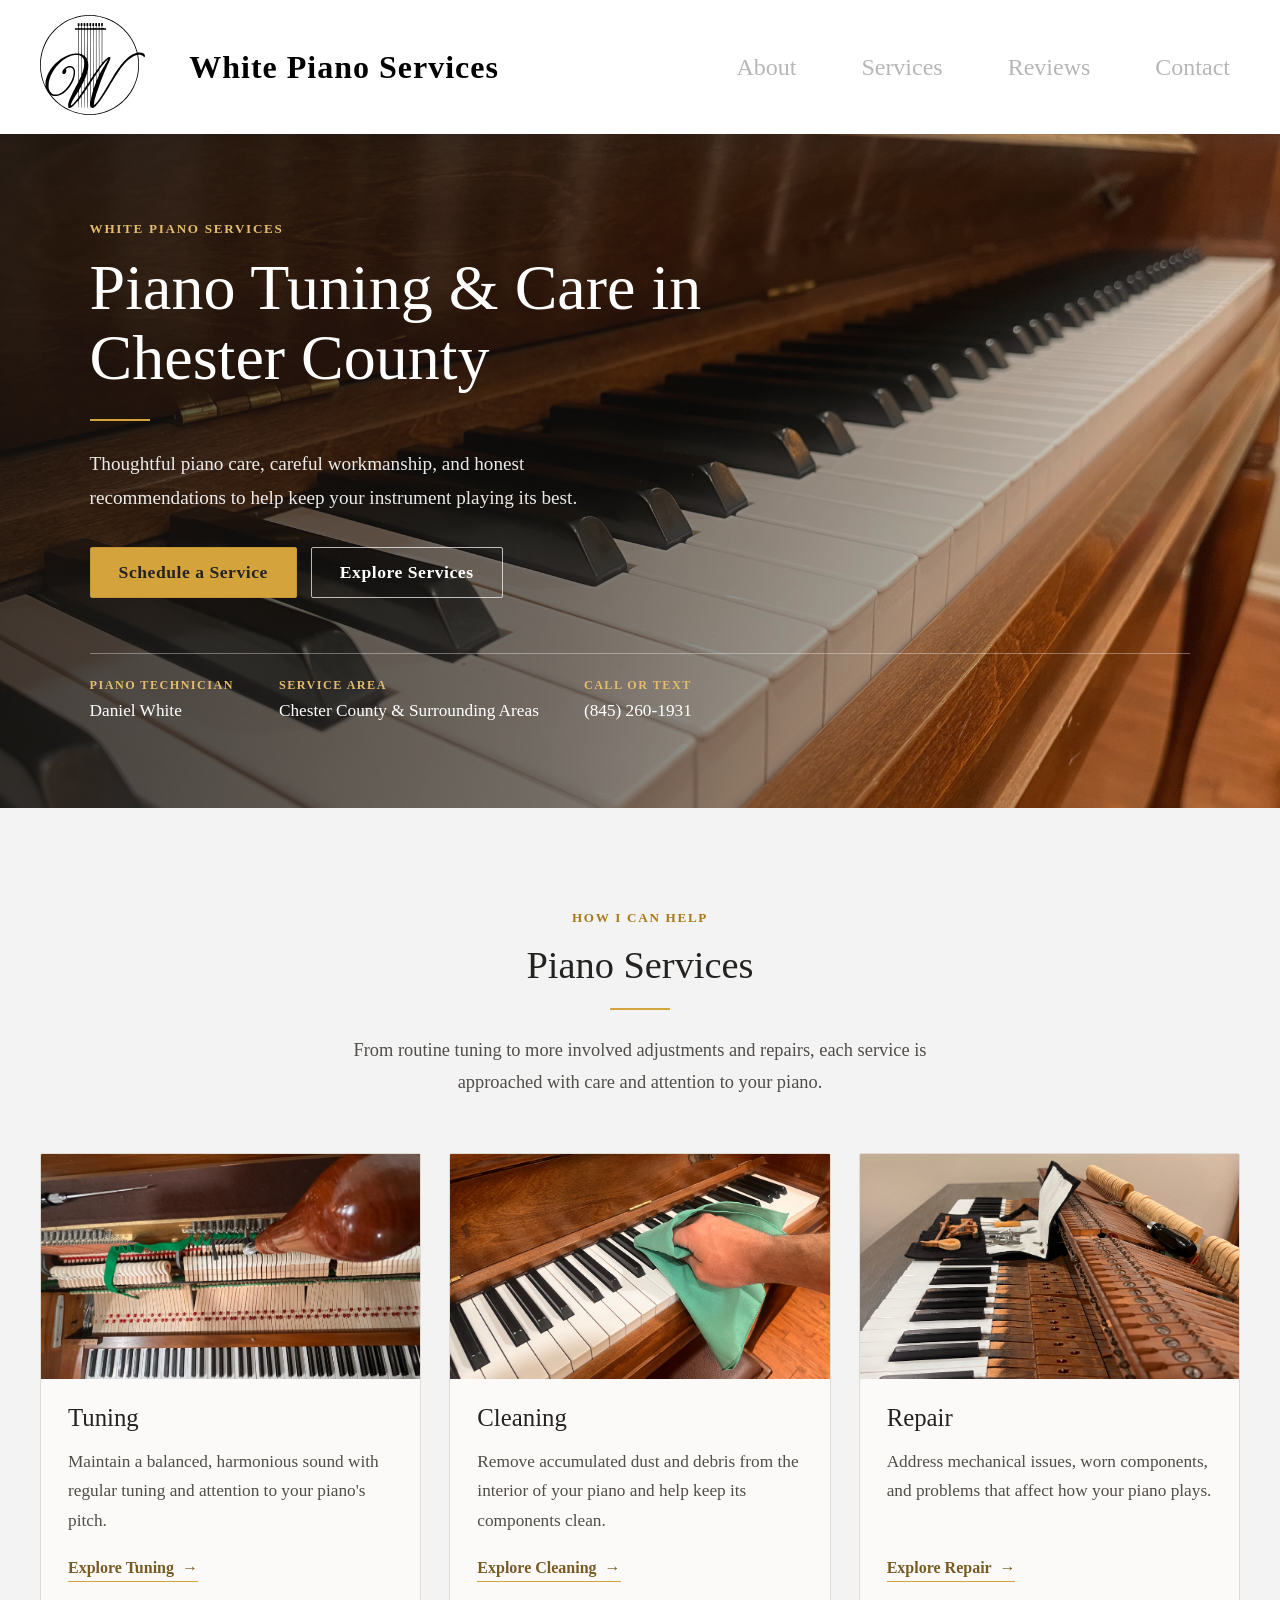
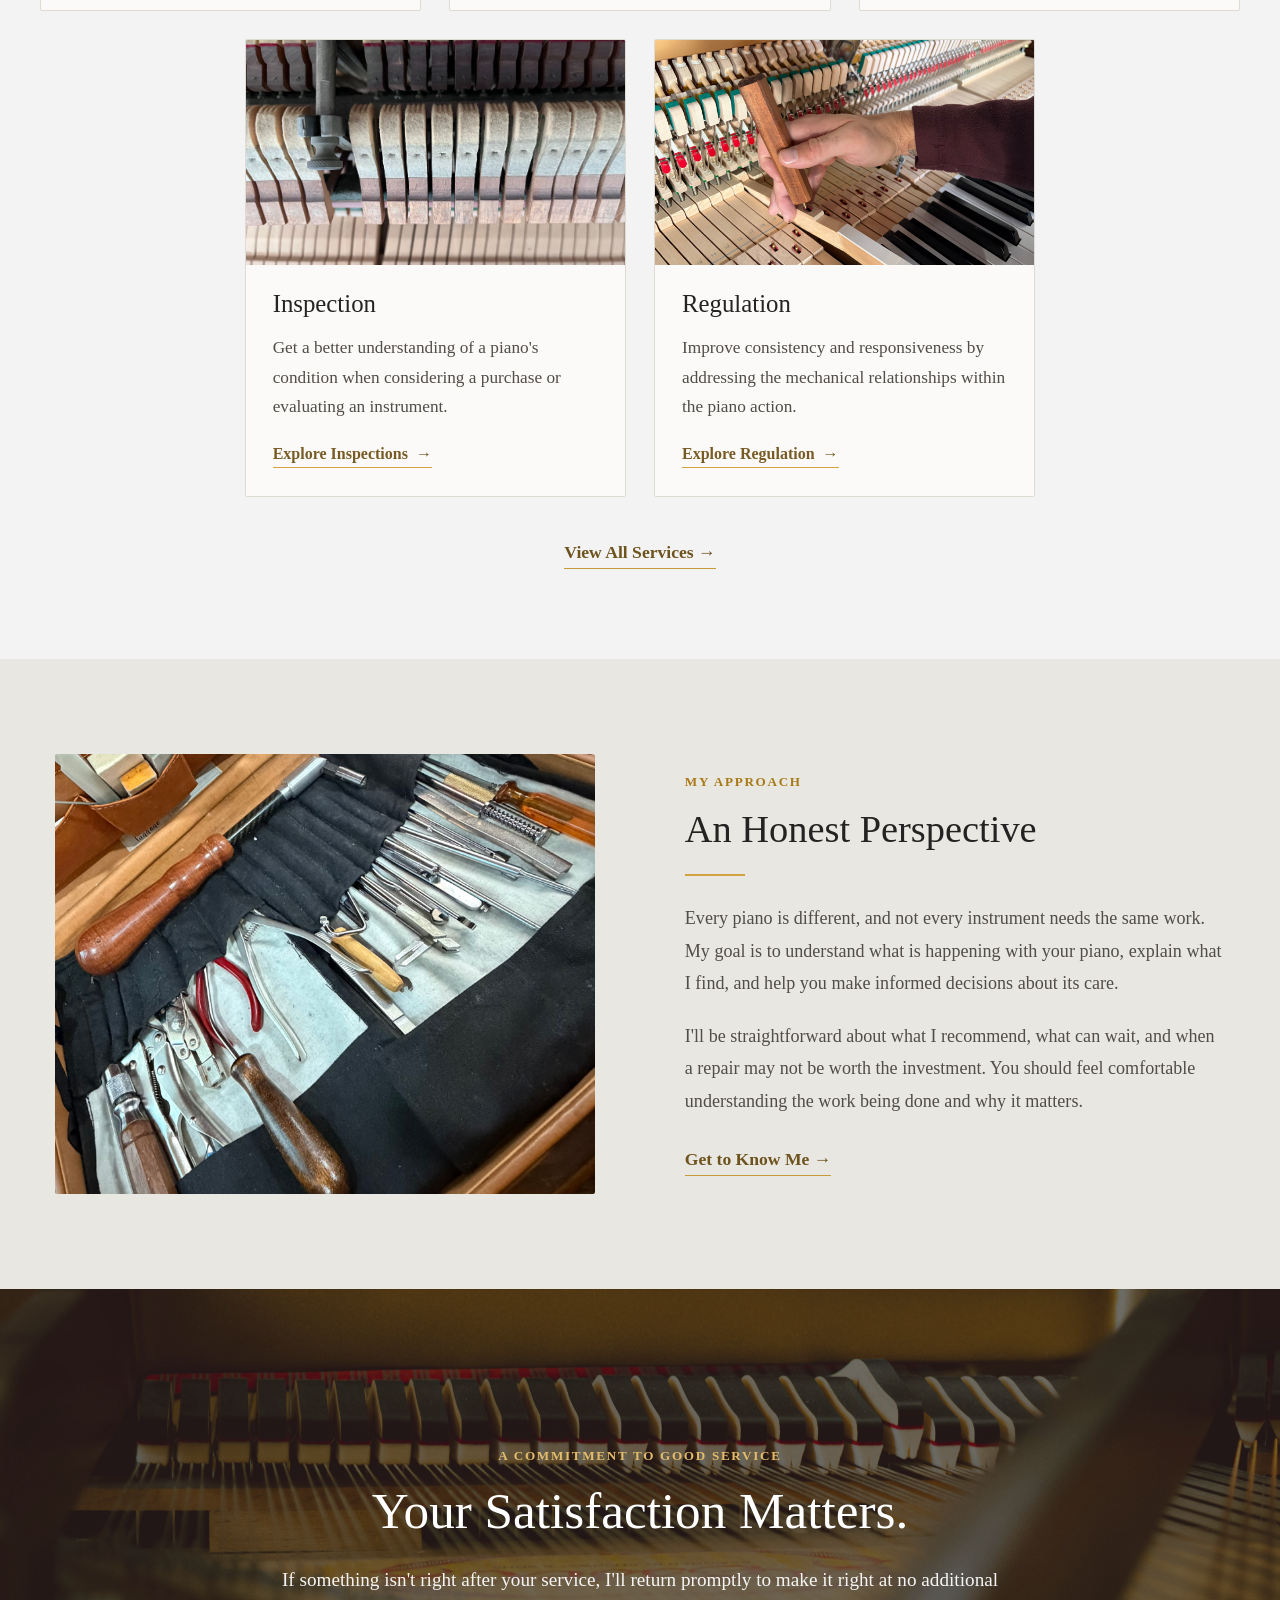
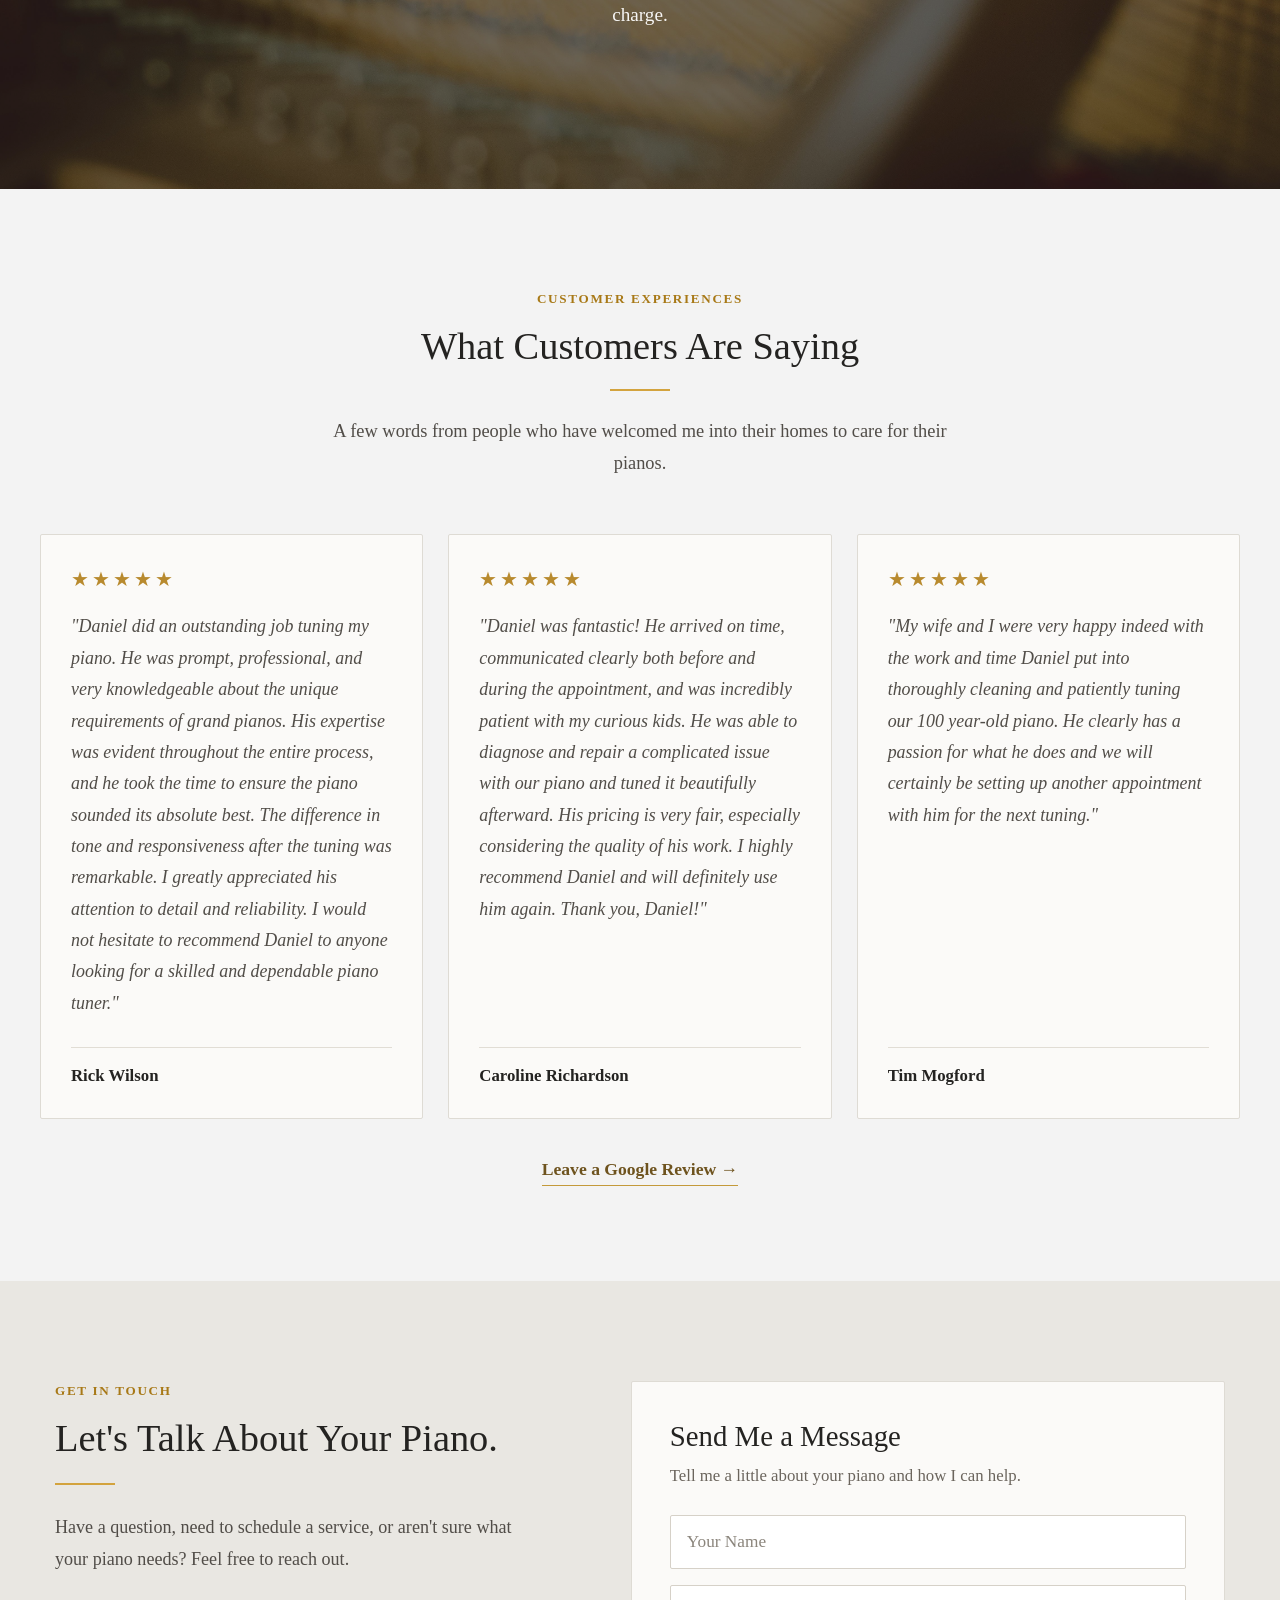
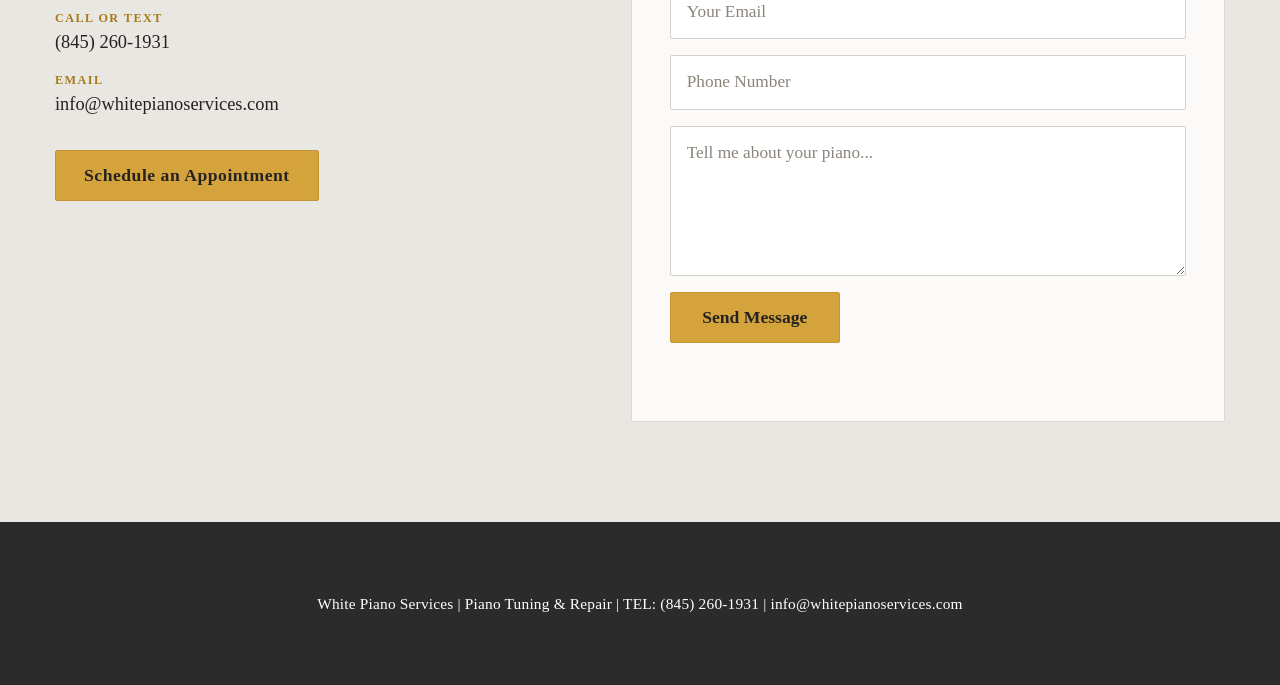
==== commit 7c35f3b8: "Update index.html" ====
--- a/index.html
+++ b/index.html
@@ -37,7 +37,7 @@
                 <nav>
                     <ul id="navbarlist">
                         <li><a href="/about/">About</a></li>
-                        <li><a href="/services/">Services</a></li>
+                        <li><a href="/index.html#services">Services</a></li>
                         <li><a href="/home/#reviews">Reviews</a></li>
                         <li><a href="/contact/">Contact</a></li>
                     </ul>
@@ -104,11 +104,11 @@
 
 
         <!-- SERVICES -->
-        <section id="services" class="home-services">
+        <section class="home-services">
 
             <div class="home-section-heading">
                 <span class="home-eyebrow">HOW I CAN HELP</span>
-                <h2>Piano Services</h2>
+                <h2 id="services">Piano Services</h2>
                 <div class="home-heading-accent"></div>
 
                 <p>
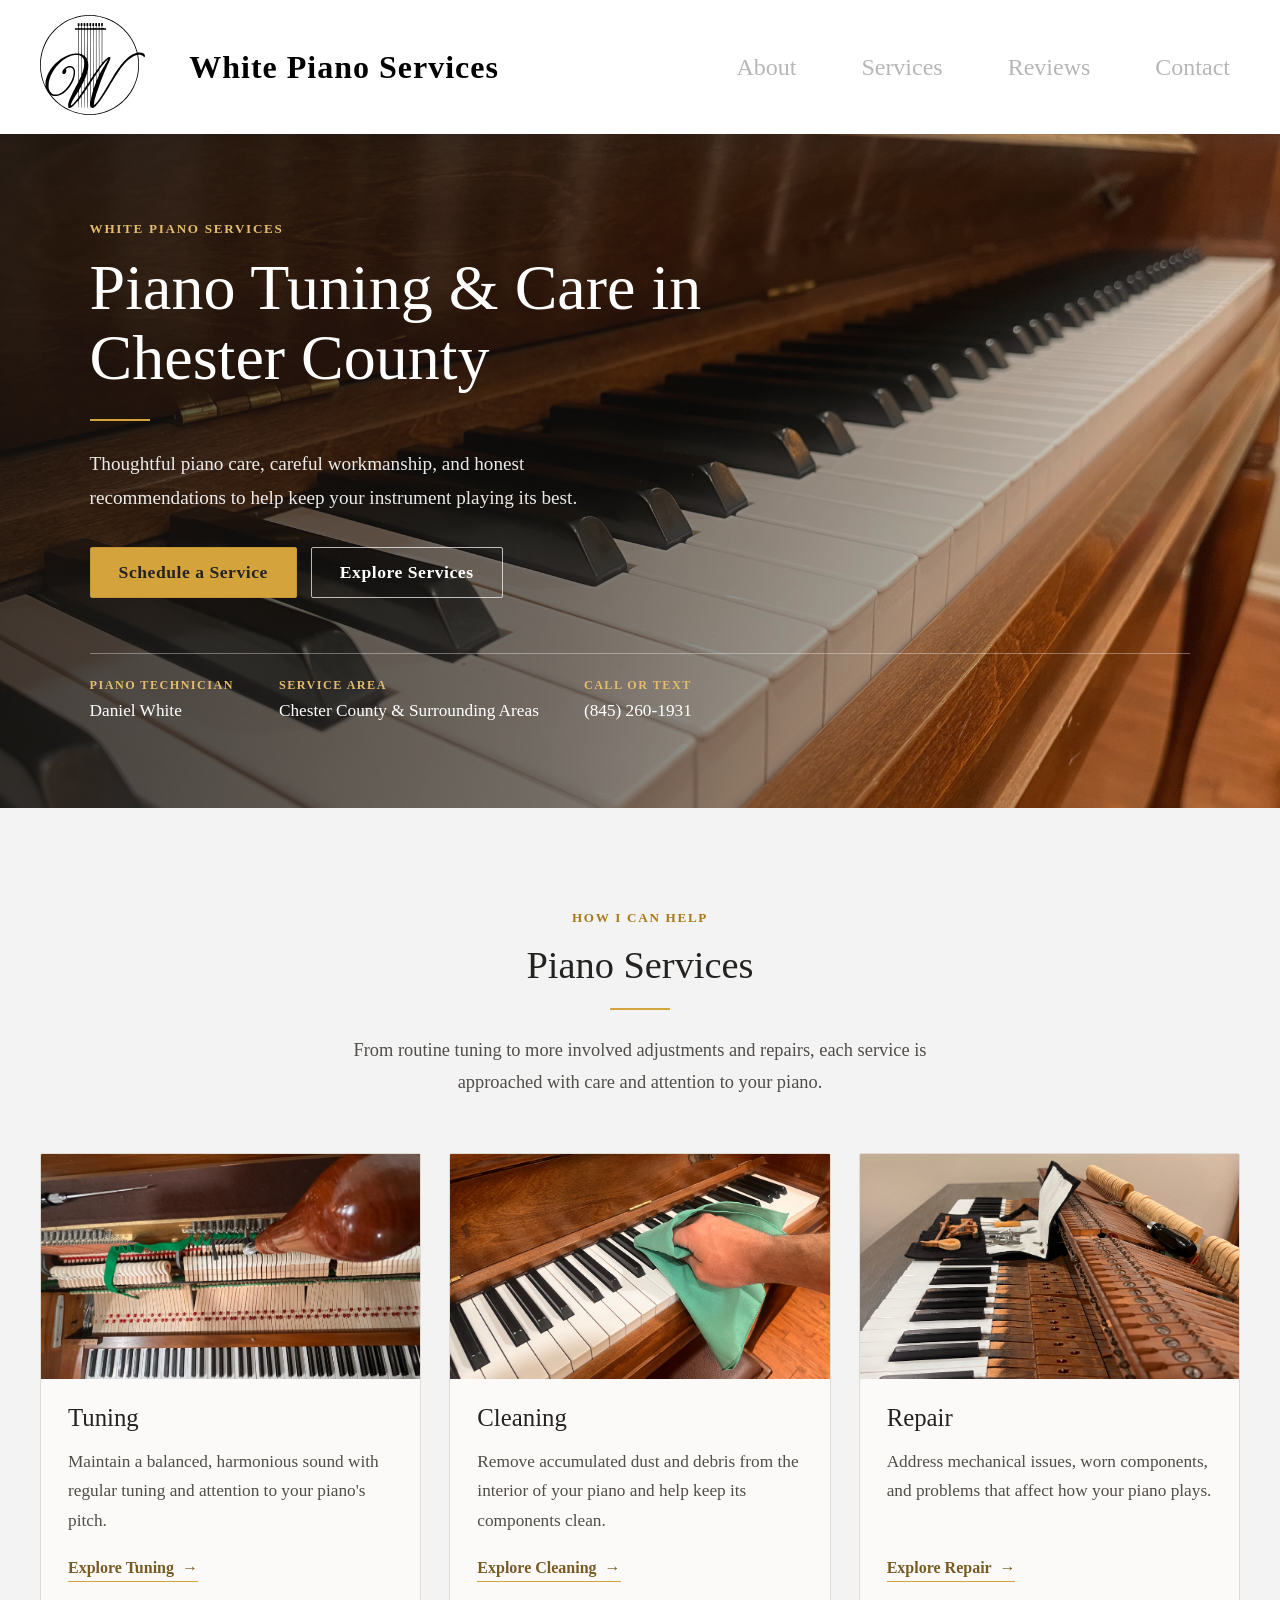
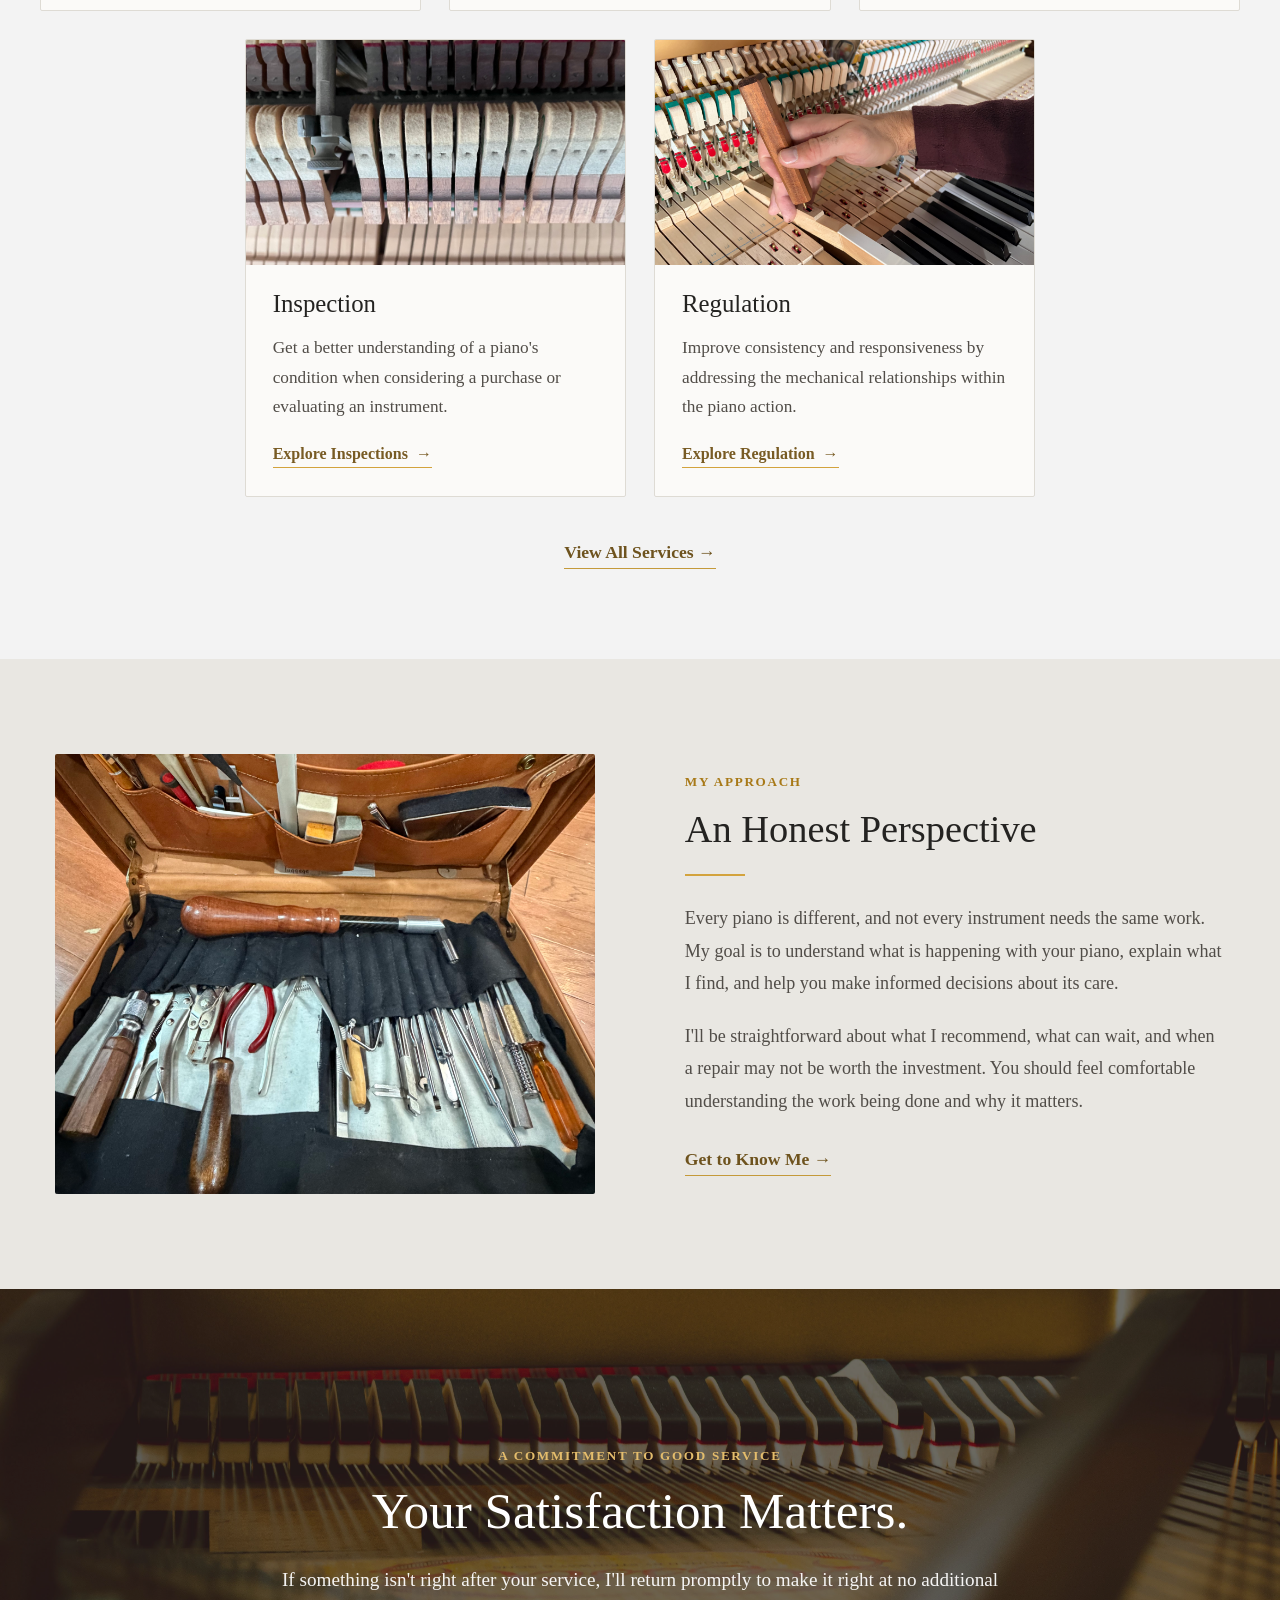
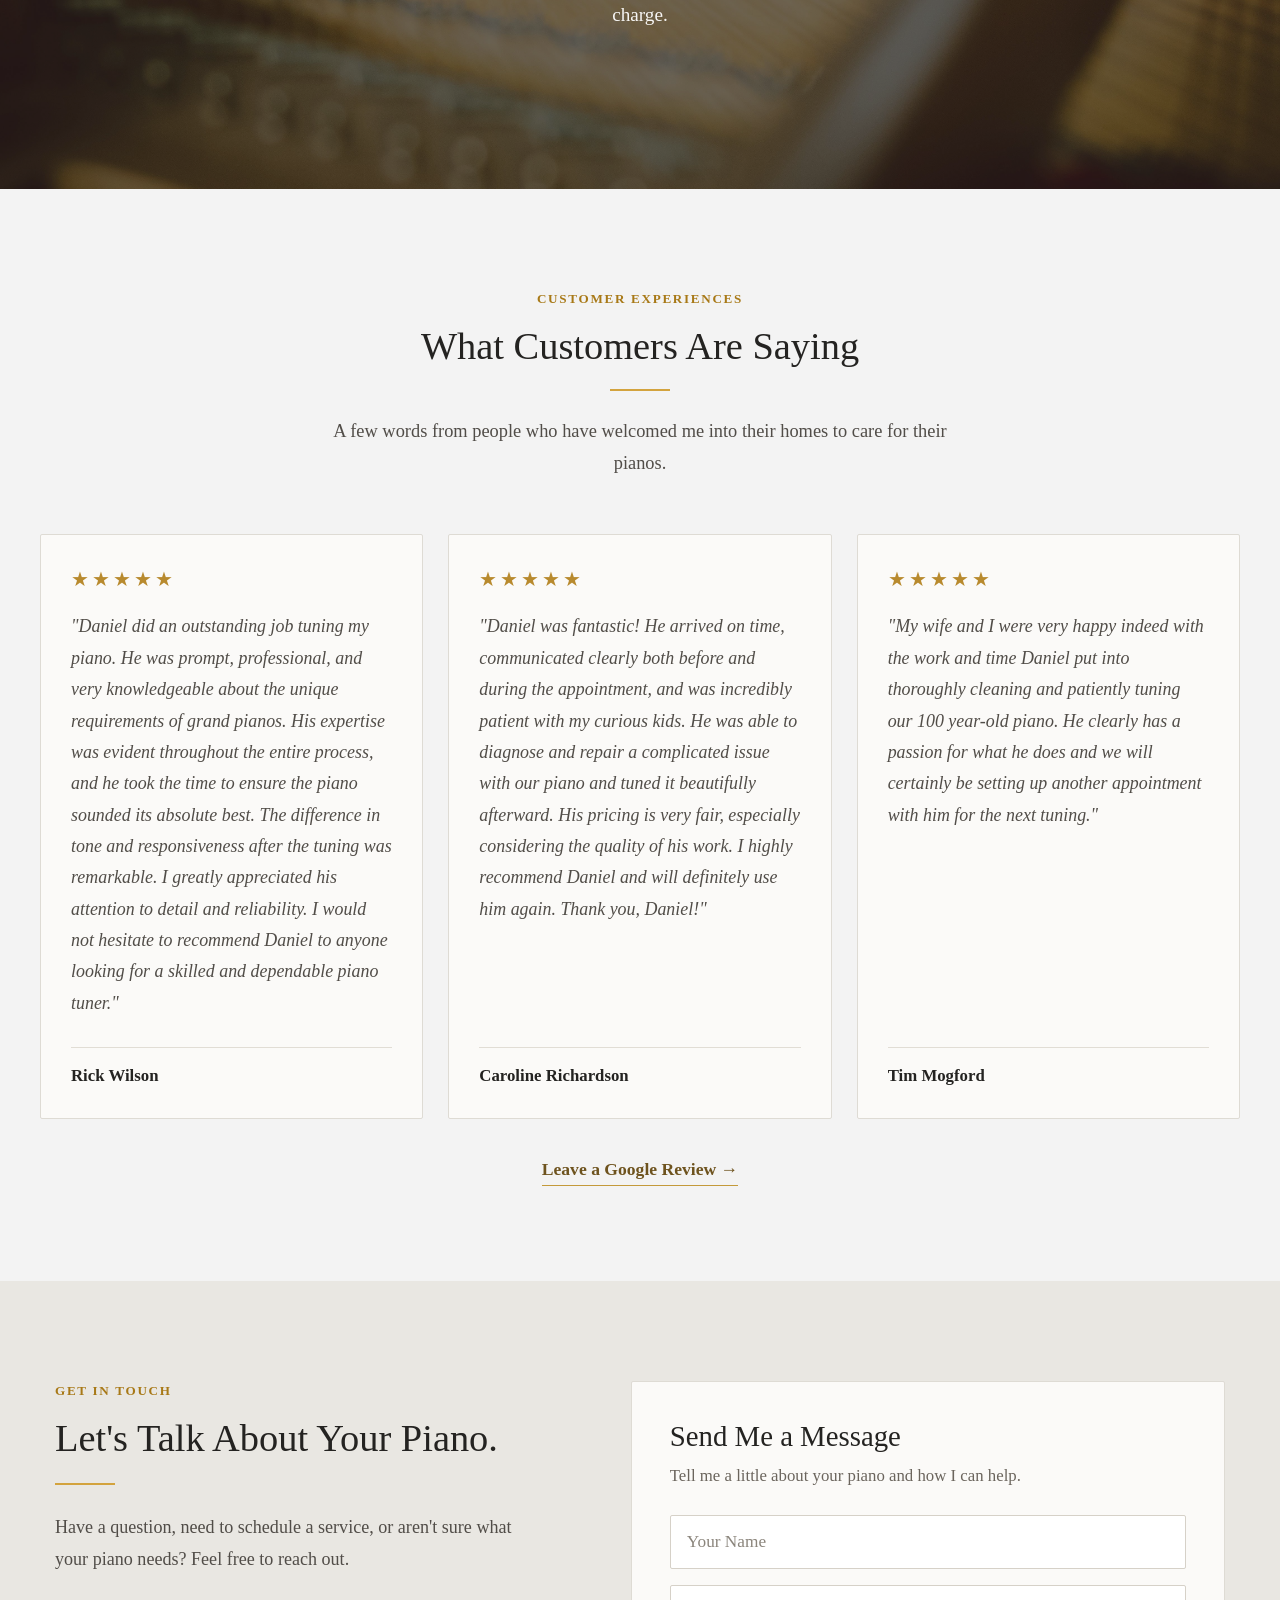
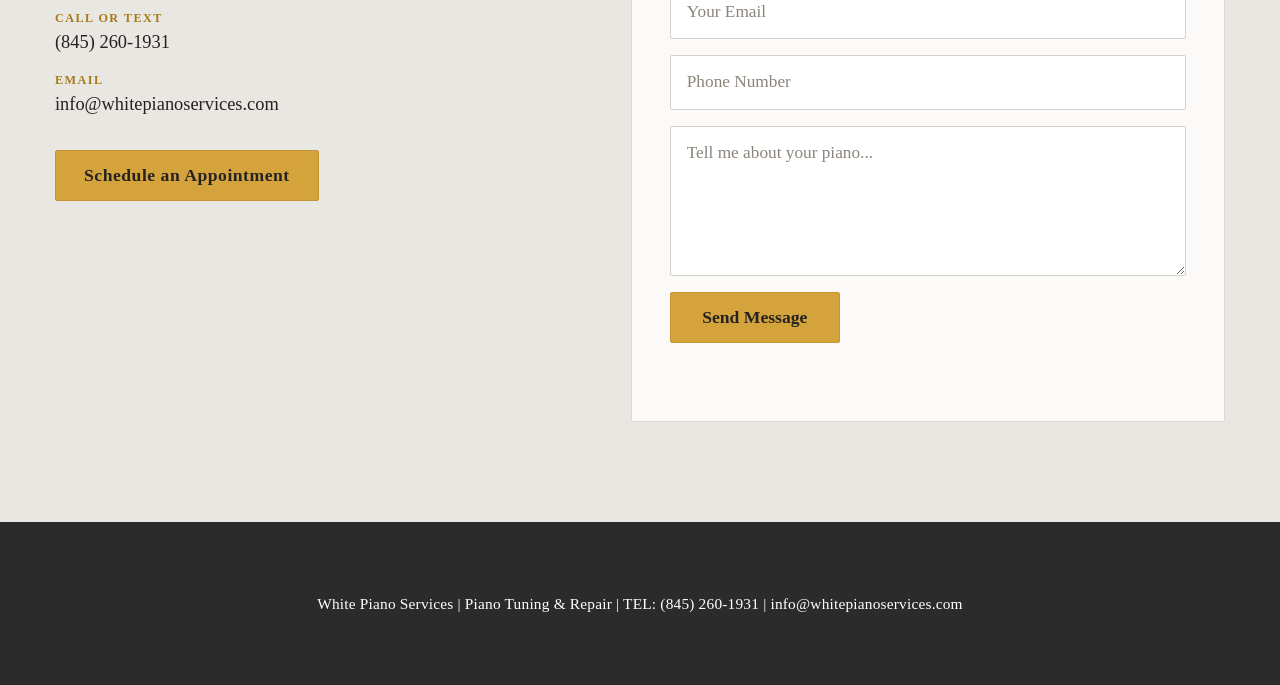
==== commit 2475373e: "Update index.html" ====
--- a/index.html
+++ b/index.html
@@ -213,7 +213,7 @@
         <section class="home-approach">
 
             <div class="home-approach-image">
-                <img src="/IMG_6042 (1).jpeg" alt="A well-used childhood piano">
+                <img src="/IMG_6041.jpeg" alt="A well-used childhood piano">
             </div>
 
             <div class="home-approach-content">
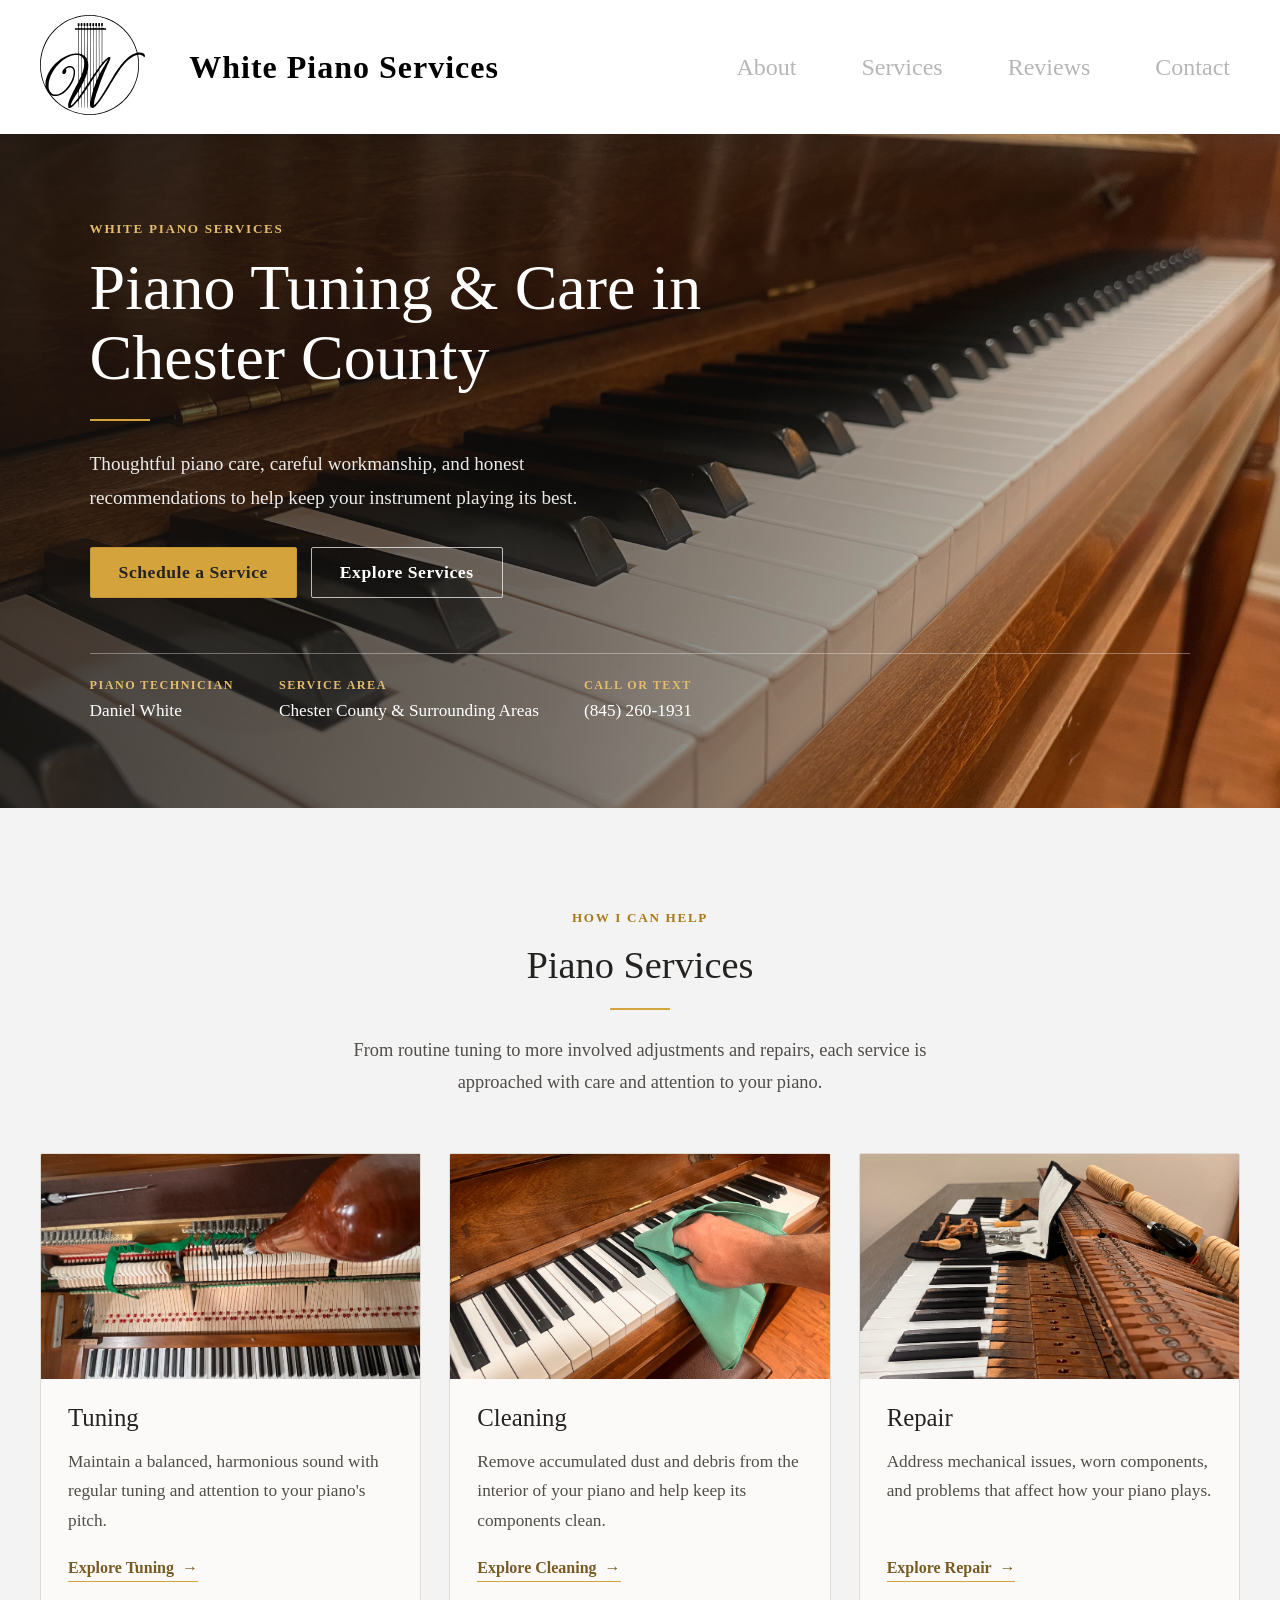
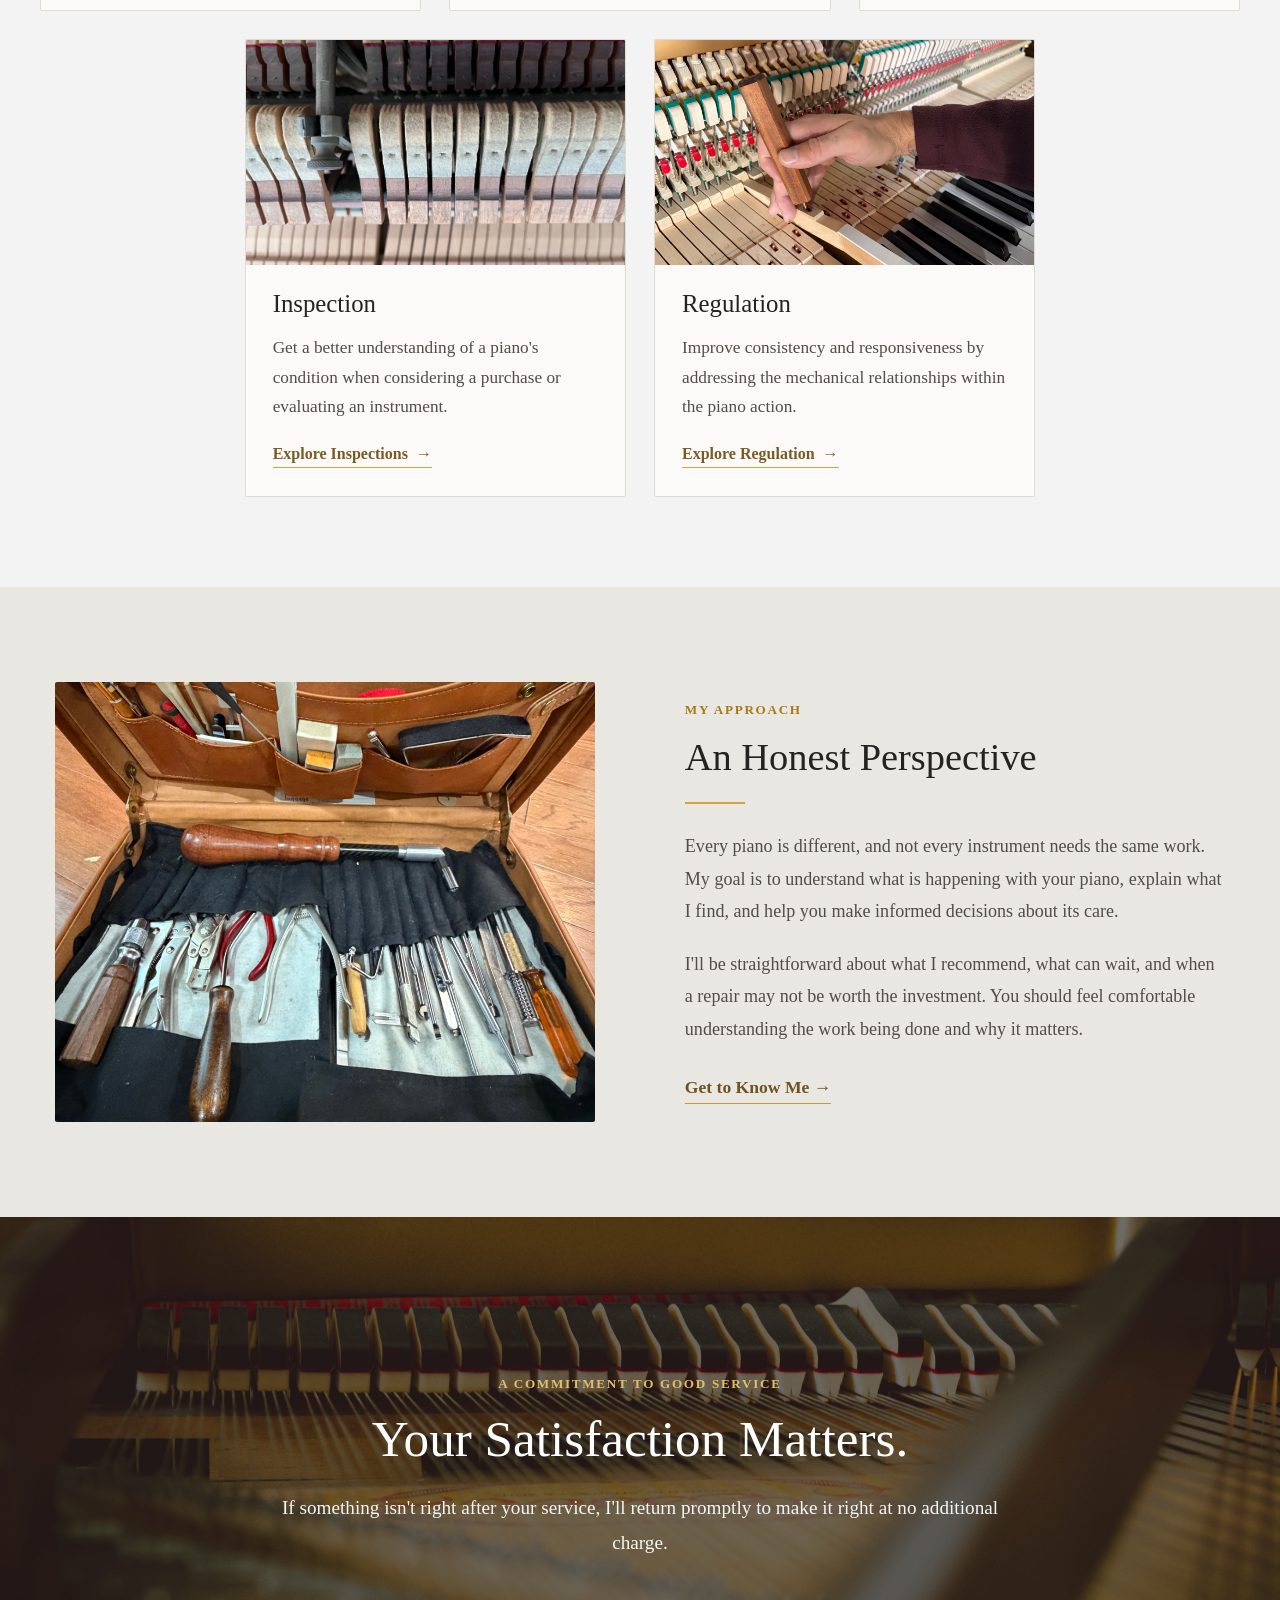
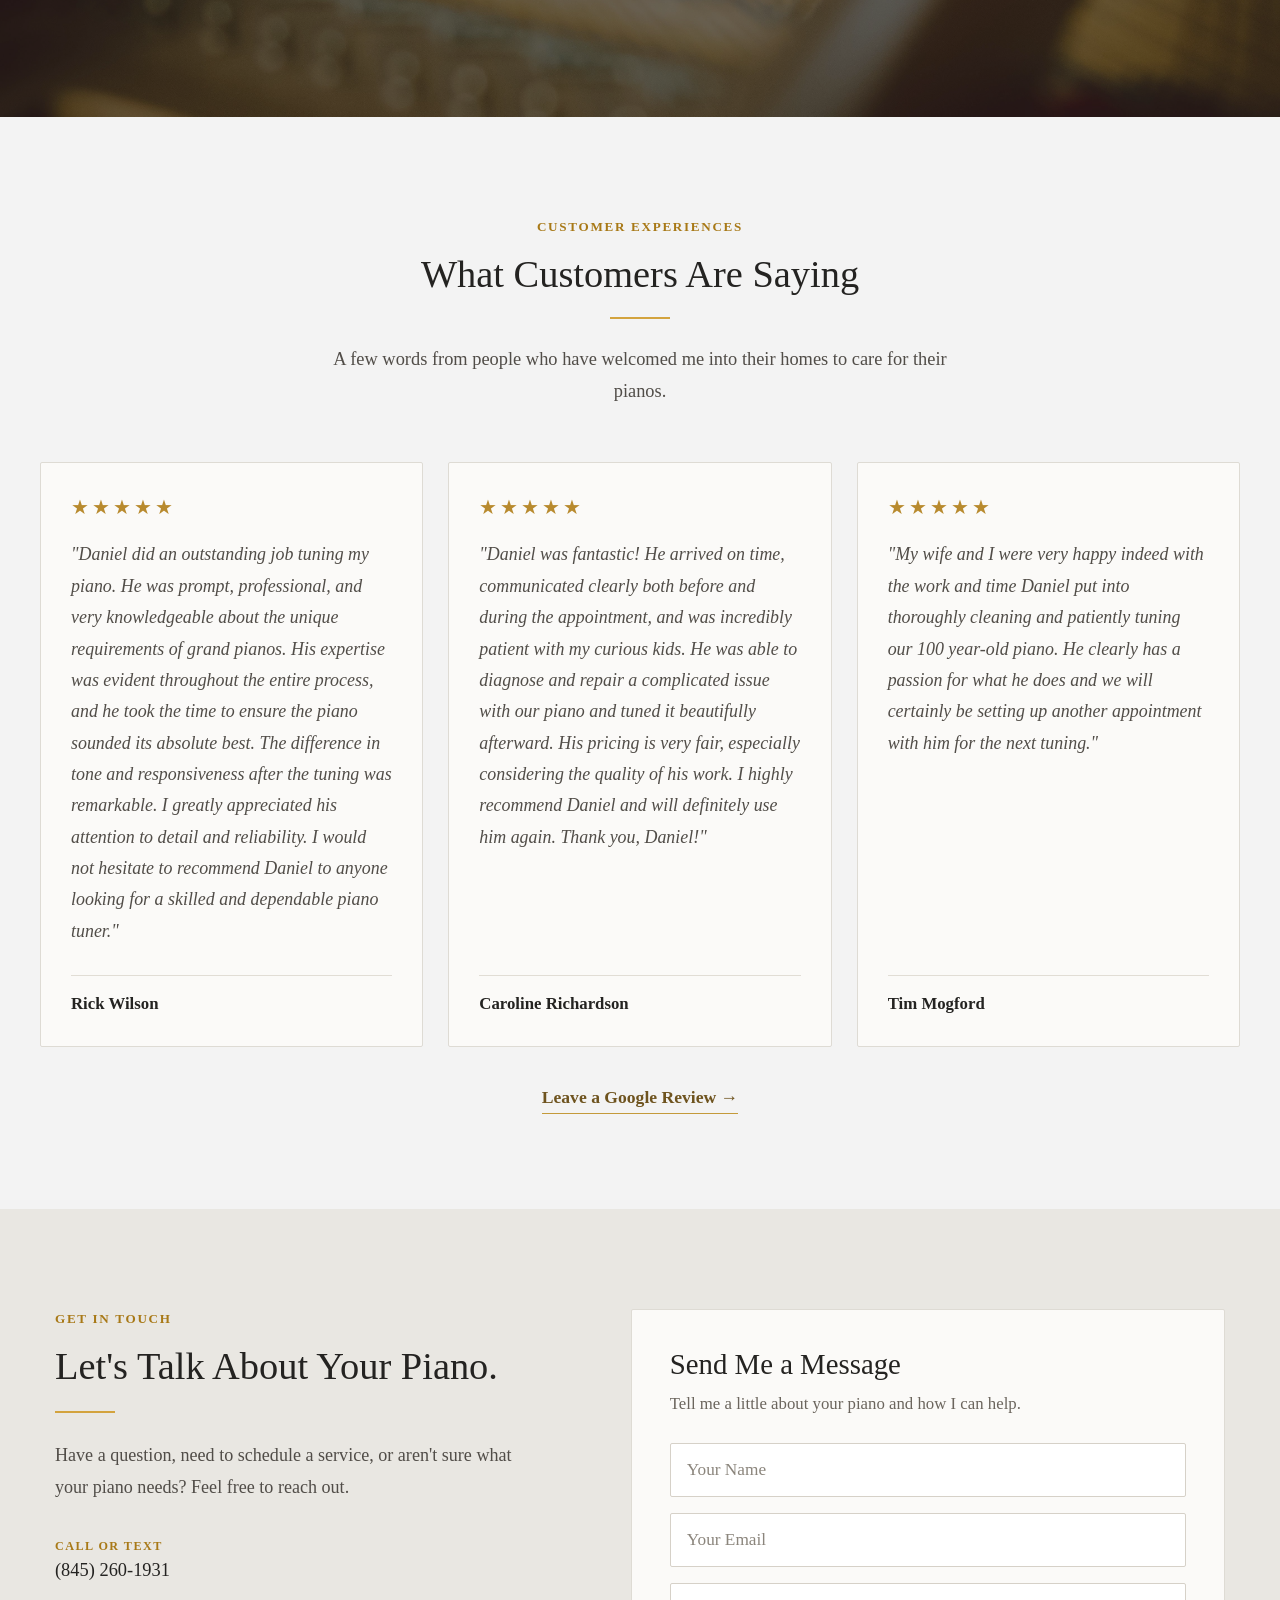
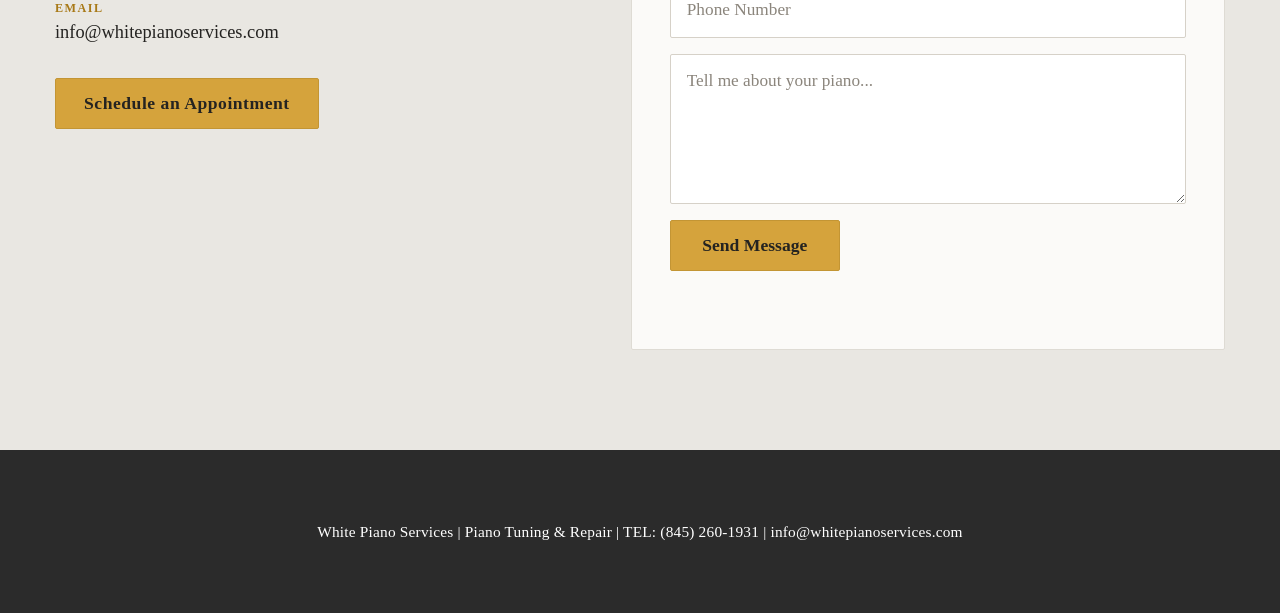
==== commit 908dff40: "Update index.html" ====
--- a/index.html
+++ b/index.html
@@ -200,11 +200,7 @@
 
             </div>
 
-            <div class="home-services-footer">
-                <a href="/services/" class="home-text-link">
-                    View All Services →
-                </a>
-            </div>
+   
 
         </section>
 
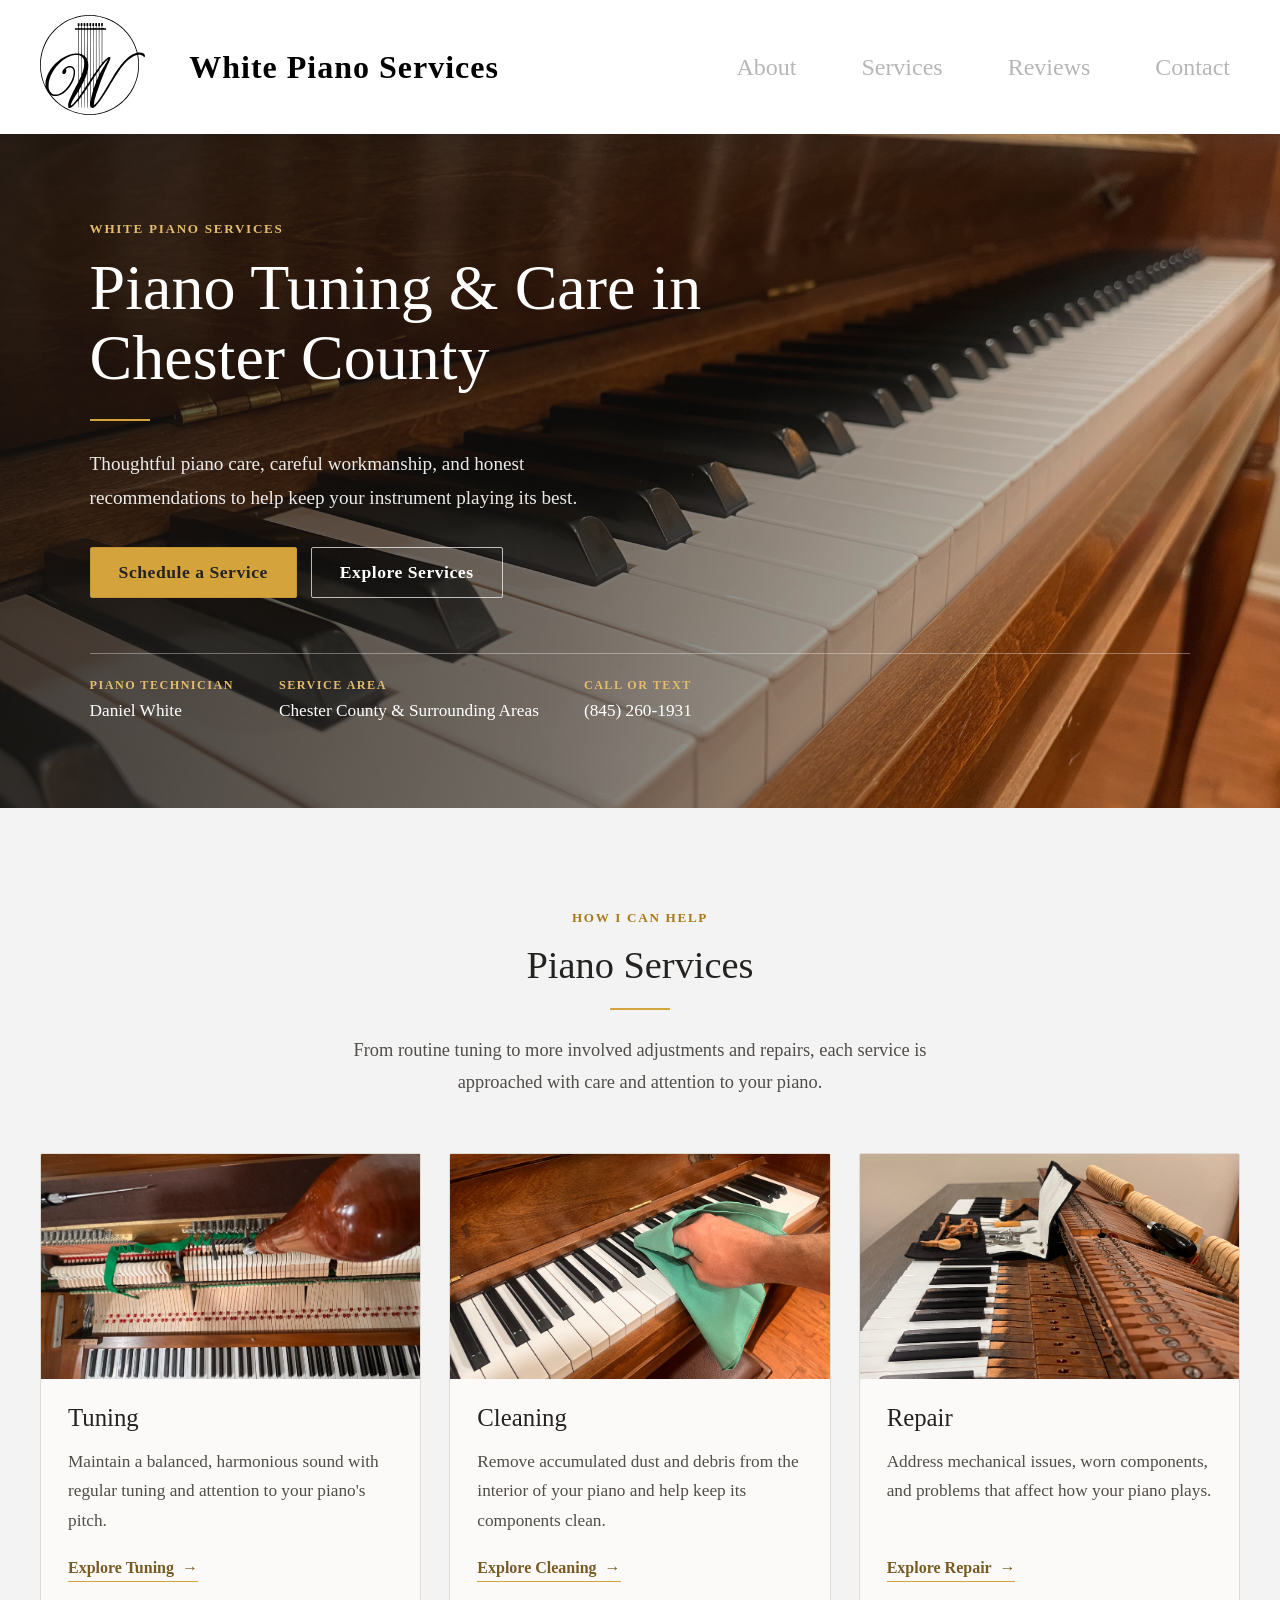
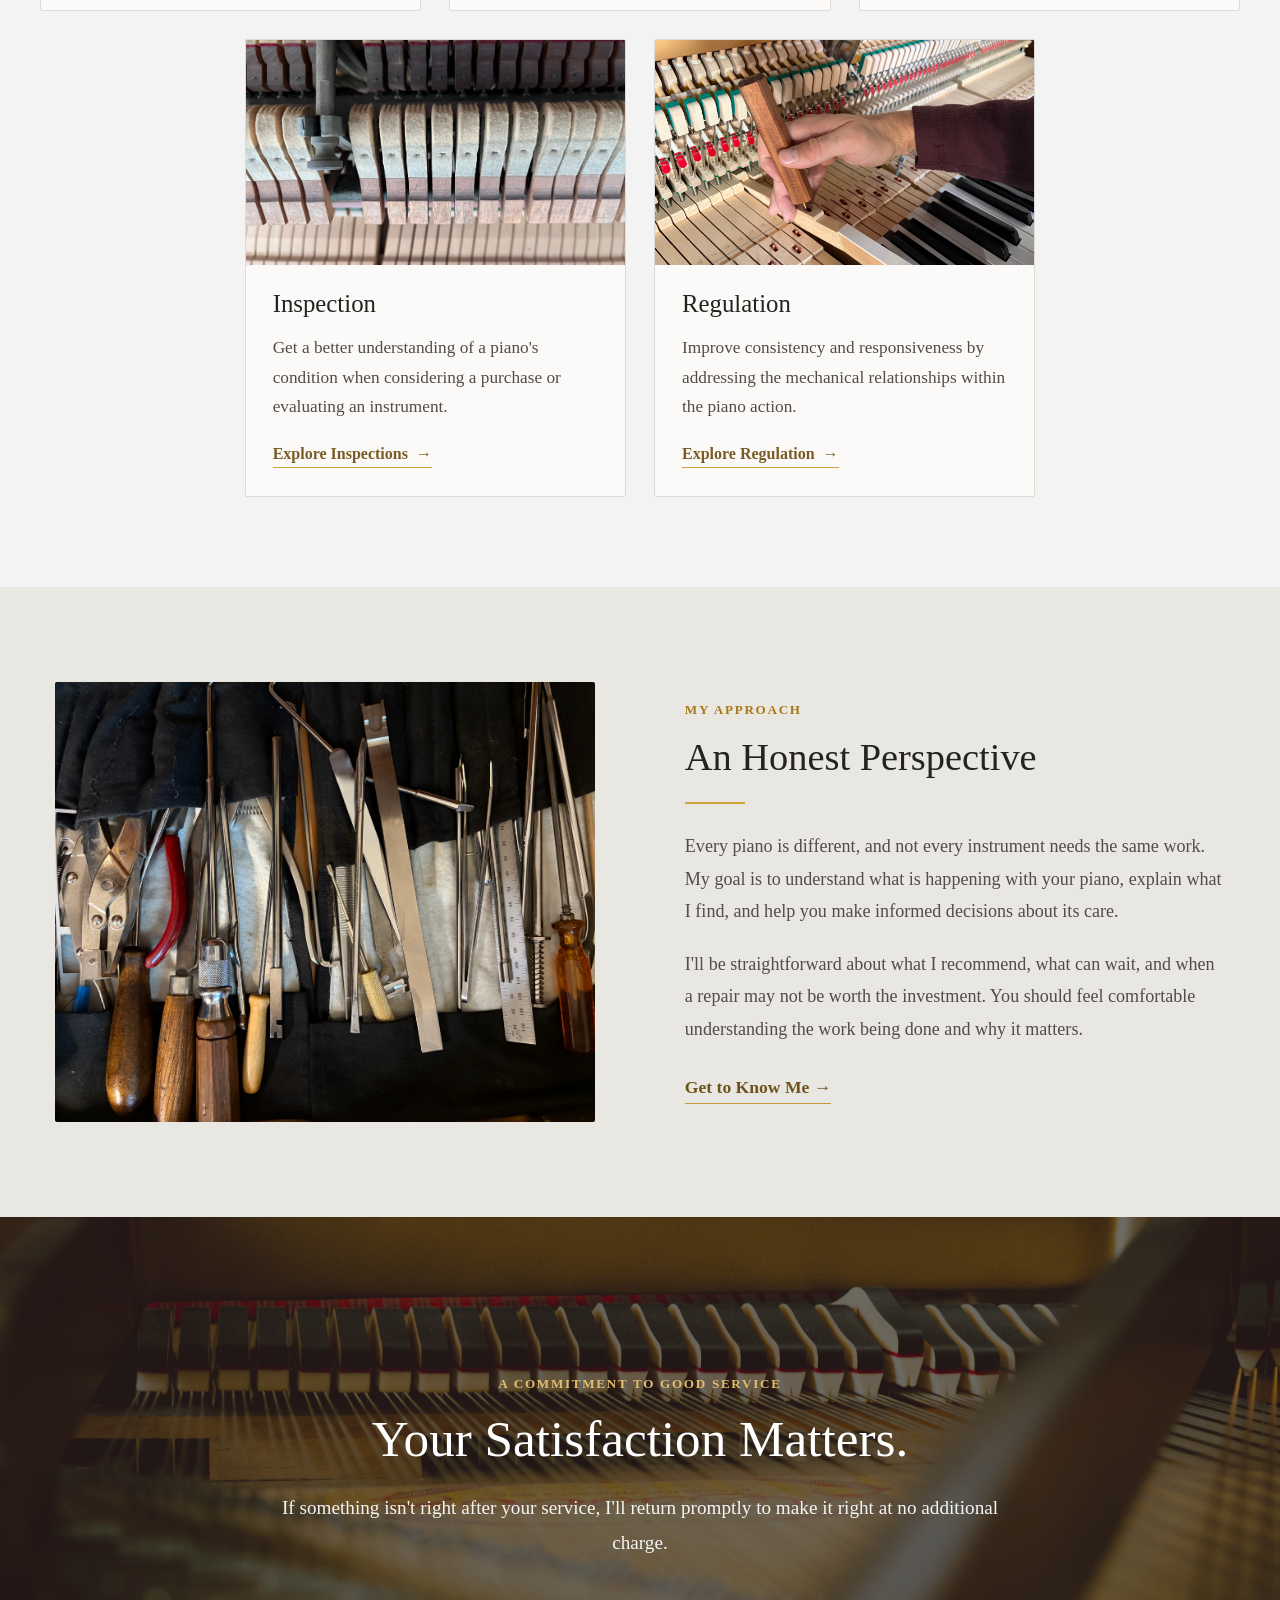
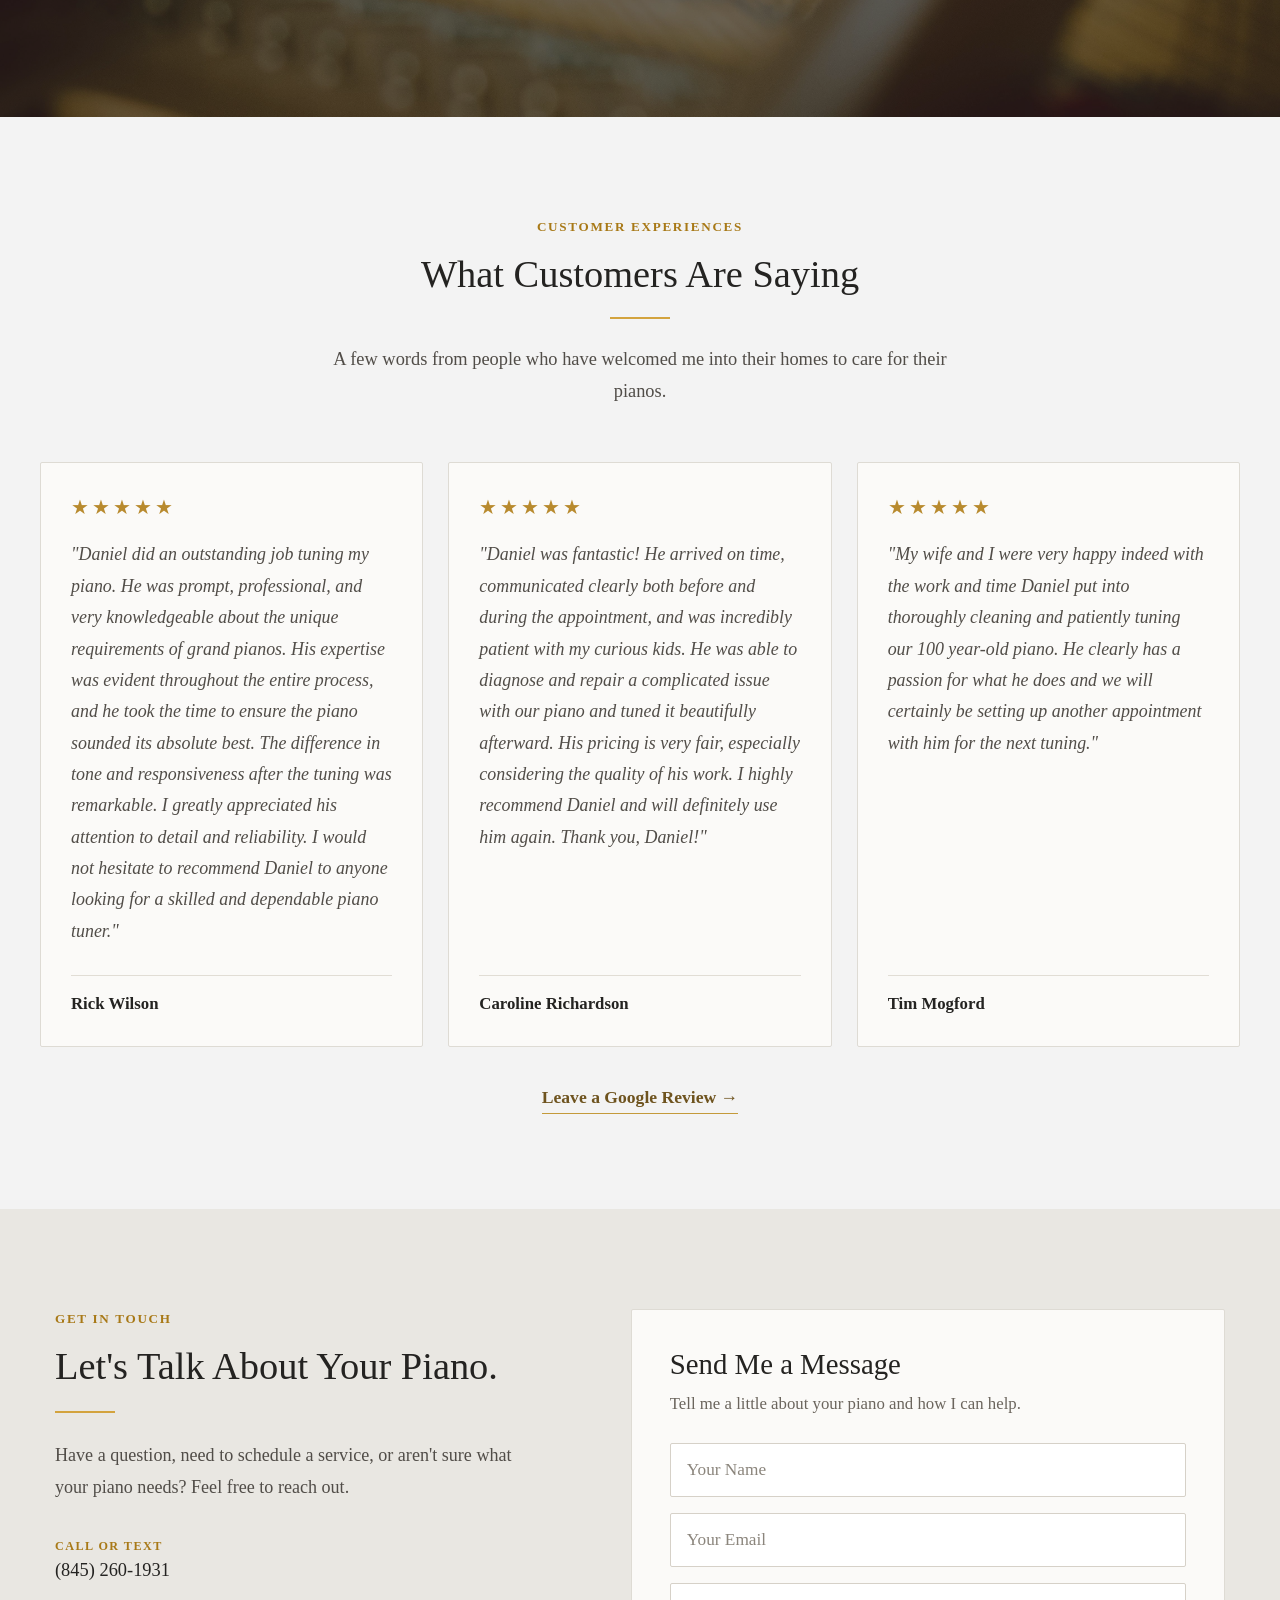
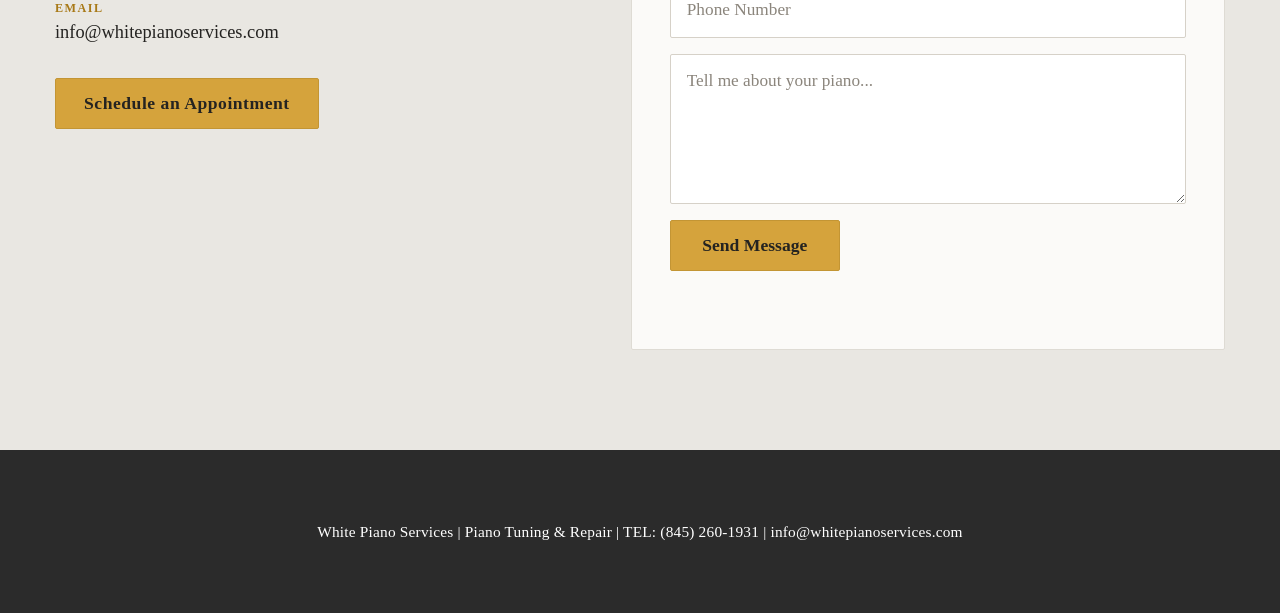
==== commit a0b90998: "Update index.html" ====
--- a/index.html
+++ b/index.html
@@ -209,7 +209,7 @@
         <section class="home-approach">
 
             <div class="home-approach-image">
-                <img src="/IMG_6041.jpeg" alt="A well-used childhood piano">
+                <img src="/IMG_6248.jpeg" alt="A well-used childhood piano">
             </div>
 
             <div class="home-approach-content">
